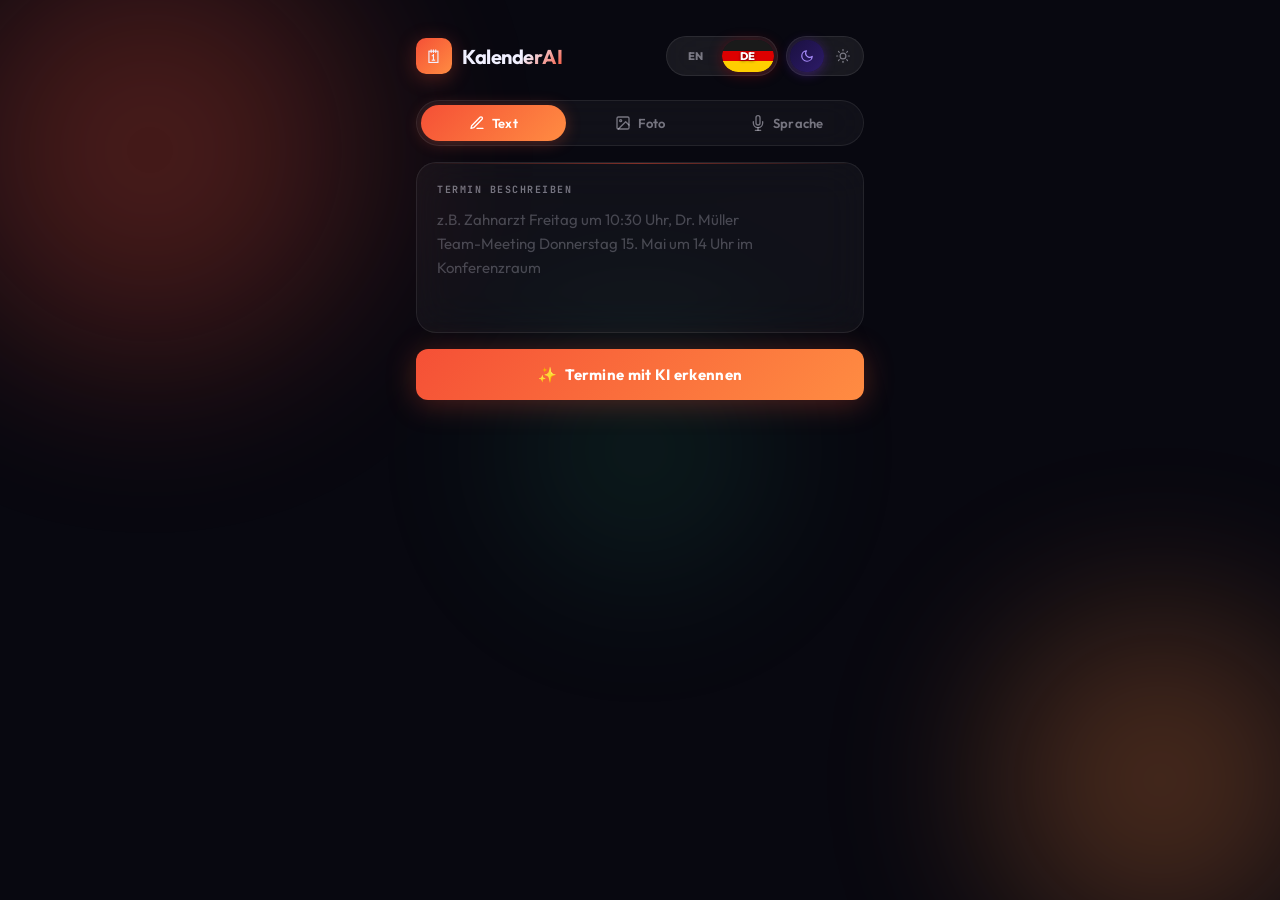
==== index.html @ ebad594e "Fix HTML escaping in calendar option onclick attributes" ====
<!DOCTYPE html>
<html lang="de">
<head>
<meta charset="UTF-8">
<meta name="viewport" content="width=device-width, initial-scale=1.0, maximum-scale=1.0">
<meta name="theme-color" content="#080810">
<meta name="apple-mobile-web-app-capable" content="yes">
<meta name="apple-mobile-web-app-status-bar-style" content="black-translucent">
<meta name="description" content="Termine automatisch per Text, Foto oder Sprache in den Kalender eintragen">
<link rel="manifest" href="manifest.json">
<link rel="apple-touch-icon" href="icon-192.png">
<meta name="mobile-web-app-capable" content="yes">
<title>KalenderAI – Termine automatisch eintragen</title>
<link href="https://fonts.googleapis.com/css2?family=Outfit:wght@300;400;500;600;700;800&family=JetBrains+Mono:wght@400;500&display=swap" rel="stylesheet">
<style>
:root {
  --bg: #080810;
  --surface: rgba(255,255,255,0.04);
  --surface2: rgba(255,255,255,0.07);
  --surfaceHover: rgba(255,255,255,0.1);
  --border: rgba(255,255,255,0.08);
  --border2: rgba(255,255,255,0.14);
  --accent: #f55036;
  --accent2: #ff8c42;
  --accentGlow: rgba(245,80,54,0.3);
  --green: #34d399;
  --greenGlow: rgba(52,211,153,0.2);
  --red: #f87171;
  --text: #f1f0ff;
  --muted: rgba(241,240,255,0.45);
  --muted2: rgba(241,240,255,0.25);
  --font: 'Outfit', sans-serif;
  --mono: 'JetBrains Mono', monospace;
  --radius: 20px;
  --radius-sm: 12px;
  --blur: blur(20px);
}
:root.light {
  --bg: #f0effe;
  --surface: rgba(255,255,255,0.7);
  --surface2: rgba(255,255,255,0.5);
  --surfaceHover: rgba(255,255,255,0.9);
  --border: rgba(108,99,255,0.12);
  --border2: rgba(108,99,255,0.22);
  --accent: #f55036;
  --accent2: #7c3aed;
  --accentGlow: rgba(245,80,54,0.15);
  --green: #059669;
  --greenGlow: rgba(5,150,105,0.15);
  --red: #dc2626;
  --text: #1a1830;
  --muted: rgba(26,24,48,0.5);
  --muted2: rgba(26,24,48,0.3);
}

*, *::before, *::after { box-sizing: border-box; margin: 0; padding: 0; }

html { height: 100%; }

body {
  font-family: var(--font);
  background: var(--bg);
  color: var(--text);
  min-height: 100vh;
  overflow-x: hidden;
  transition: background 0.4s, color 0.4s;
}

/* ── Toggles ── */
.toggle-wrap {
  display: flex;
  align-items: center;
  background: var(--surface2);
  border: 1px solid var(--border);
  border-radius: 100px;
  padding: 3px;
  gap: 2px;
  backdrop-filter: var(--blur);
}
.toggle-opt {
  height: 32px;
  border-radius: 100px;
  display: flex; align-items: center; justify-content: center;
  cursor: pointer;
  border: none;
  background: transparent;
  transition: all 0.3s cubic-bezier(0.16,1,0.3,1);
  color: var(--muted);
  flex-shrink: 0;
  padding: 0 10px;
  font-family: var(--font);
  font-size: 12px;
  font-weight: 700;
  letter-spacing: 0.5px;
  gap: 5px;
}
.toggle-opt svg { transition: all 0.3s; flex-shrink: 0; }

/* Theme toggle colors */
#theme-dark.active {
  background: linear-gradient(135deg, #1a1040, #2d1b69);
  color: #a78bfa;
  box-shadow: 0 2px 12px rgba(109,40,217,0.4);
}
#theme-light.active {
  background: linear-gradient(135deg, #fff4e0, #ffe0b2);
  color: #f59e0b;
  box-shadow: 0 2px 12px rgba(245,158,11,0.4);
}

/* Lang toggle - flag style */
.lang-toggle-wrap {
  display: flex;
  align-items: center;
  background: var(--surface2);
  border: 1px solid var(--border);
  border-radius: 100px;
  padding: 3px;
  position: relative;
  backdrop-filter: var(--blur);
  gap: 0;
}
.lang-toggle-wrap .toggle-opt {
  width: 52px; height: 32px;
  padding: 0;
  border-radius: 100px;
  position: relative;
  overflow: hidden;
  z-index: 1;
}
.lang-flag {
  position: absolute;
  inset: 0;
  border-radius: 100px;
  overflow: hidden;
  opacity: 0;
  transition: opacity 0.3s;
}
.toggle-opt.active .lang-flag { opacity: 1; }
.toggle-opt .lang-label {
  position: relative;
  z-index: 2;
  font-size: 11px;
  font-weight: 800;
  letter-spacing: 0.8px;
  transition: color 0.3s;
  color: var(--muted);
}
.toggle-opt.active .lang-label { color: white; text-shadow: 0 1px 3px rgba(0,0,0,0.5); }

/* DE flag - keep CSS stripes, they look great */
.flag-de { display: flex; flex-direction: column; }
.flag-de .s1 { flex:1; background: #1a1a1a; }
.flag-de .s2 { flex:1; background: #dd0000; }
.flag-de .s3 { flex:1; background: #ffce00; }

/* EN flag - emoji */
.flag-en {
  background: transparent;
  display: flex; align-items: center; justify-content: center;
  font-size: 22px;
  line-height: 1;
}

#lang-de.active { box-shadow: 0 2px 14px rgba(221,0,0,0.35); }
#lang-en.active { box-shadow: 0 2px 14px rgba(1,33,105,0.5); }

:root.light #theme-dark.active { box-shadow: 0 2px 12px rgba(109,40,217,0.25); }
:root.light #theme-light.active { box-shadow: 0 2px 12px rgba(245,158,11,0.25); }

/* ── Animated background ── */
.bg-canvas {
  position: fixed;
  inset: 0;
  z-index: 0;
  overflow: hidden;
  pointer-events: none;
}
.orb {
  position: absolute;
  border-radius: 50%;
  filter: blur(80px);
  opacity: 0.35;
  animation: drift 20s ease-in-out infinite;
}
.orb-1 {
  width: 500px; height: 500px;
  background: radial-gradient(circle, #f55036, transparent);
  top: -100px; left: -100px;
  animation-delay: 0s;
}
.orb-2 {
  width: 400px; height: 400px;
  background: radial-gradient(circle, #ff8c42, transparent);
  bottom: -80px; right: -80px;
  animation-delay: -7s;
}
.orb-3 {
  width: 300px; height: 300px;
  background: radial-gradient(circle, #34d399, transparent);
  top: 50%; left: 50%;
  transform: translate(-50%, -50%);
  animation-delay: -14s;
  opacity: 0.15;
}
:root.light .orb { opacity: 0.2; }

@keyframes drift {
  0%, 100% { transform: translate(0, 0) scale(1); }
  33% { transform: translate(30px, -20px) scale(1.05); }
  66% { transform: translate(-20px, 30px) scale(0.95); }
}

/* ── Layout ── */
.app {
  position: relative;
  z-index: 1;
  max-width: 480px;
  margin: 0 auto;
  padding: 16px 16px 40px;
  min-height: 100vh;
}

/* ── Glass card ── */
.glass {
  background: var(--surface);
  backdrop-filter: var(--blur);
  -webkit-backdrop-filter: var(--blur);
  border: 1px solid var(--border);
  border-radius: var(--radius);
}

/* ── Header ── */
.header {
  display: flex;
  align-items: center;
  justify-content: space-between;
  padding: 20px 0 24px;
  animation: slideDown 0.6s cubic-bezier(0.16,1,0.3,1) both;
}
@keyframes slideDown {
  from { opacity: 0; transform: translateY(-16px); }
  to   { opacity: 1; transform: translateY(0); }
}

.logo {
  display: flex;
  align-items: center;
  gap: 10px;
}
.logo-icon {
  width: 36px; height: 36px;
  background: linear-gradient(135deg, var(--accent), var(--accent2));
  border-radius: 10px;
  display: flex; align-items: center; justify-content: center;
  font-size: 18px;
  box-shadow: 0 4px 20px var(--accentGlow);
}
.logo-text {
  font-size: 20px;
  font-weight: 700;
  letter-spacing: -0.5px;
  background: linear-gradient(135deg, var(--text) 60%, var(--accent));
  -webkit-background-clip: text;
  -webkit-text-fill-color: transparent;
  background-clip: text;
}

.header-actions { display: flex; gap: 8px; align-items: center; }

.pill-btn {
  display: flex; align-items: center; gap: 6px;
  background: var(--surface2);
  backdrop-filter: var(--blur);
  border: 1px solid var(--border);
  border-radius: 100px;
  padding: 6px 14px;
  font-size: 13px;
  font-family: var(--font);
  color: var(--text);
  cursor: pointer;
  transition: all 0.2s;
  font-weight: 500;
}
.pill-btn:hover {
  background: var(--surfaceHover);
  border-color: var(--border2);
  transform: translateY(-1px);
}

.status-dot {
  width: 7px; height: 7px;
  border-radius: 50%;
  background: var(--green);
  box-shadow: 0 0 8px var(--green);
  animation: pulse-dot 2s ease infinite;
}
@keyframes pulse-dot {
  0%, 100% { opacity: 1; box-shadow: 0 0 8px var(--green); }
  50% { opacity: 0.6; box-shadow: 0 0 4px var(--green); }
}

/* ── Status bar ── */

@keyframes fadeIn {
  from { opacity: 0; transform: translateY(8px); }
  to   { opacity: 1; transform: translateY(0); }
}

/* ── Mode tabs ── */
.tabs {
  display: flex;
  background: var(--surface);
  backdrop-filter: var(--blur);
  -webkit-backdrop-filter: var(--blur);
  border: 1px solid var(--border);
  border-radius: 100px;
  padding: 4px;
  margin-bottom: 16px;
  animation: fadeIn 0.8s 0.3s both;
  gap: 2px;
}
.tab {
  display: flex;
  align-items: center;
  justify-content: center;
  gap: 7px;
  flex: 1;
  padding: 10px 8px;
  border-radius: 100px;
  background: transparent;
  border: none;
  cursor: pointer;
  font-family: var(--font);
  font-size: 13px;
  font-weight: 600;
  color: var(--muted);
  transition: all 0.25s cubic-bezier(0.16,1,0.3,1);
  letter-spacing: 0.2px;
  white-space: nowrap;
}
.tab:hover { color: var(--text); }
.tab.active {
  background: linear-gradient(135deg, var(--accent), #ff8c42);
  color: white;
  box-shadow: 0 2px 16px var(--accentGlow);
}
.tab-icon { font-size: 16px; transition: transform 0.2s; }
.tab.active .tab-icon { transform: scale(1.1); }

/* ── Input area ── */
.input-card {
  margin-bottom: 16px;
  padding: 20px;
  animation: fadeIn 0.8s 0.4s both;
  position: relative;
  overflow: hidden;
}
.input-card::before {
  content: '';
  position: absolute;
  top: 0; left: 0; right: 0;
  height: 1px;
  background: linear-gradient(90deg, transparent, var(--accent), transparent);
  opacity: 0.5;
}
.input-label {
  font-size: 10px;
  font-weight: 700;
  letter-spacing: 1.5px;
  text-transform: uppercase;
  color: var(--muted);
  margin-bottom: 12px;
  font-family: var(--mono);
}
textarea {
  width: 100%;
  background: transparent;
  border: none;
  outline: none;
  font-family: var(--font);
  font-size: 15px;
  font-weight: 400;
  color: var(--text);
  resize: none;
  min-height: 100px;
  line-height: 1.6;
  caret-color: var(--accent);
}
textarea::placeholder { color: var(--muted2); }

/* Photo area */
.photo-zone {
  display: none;
  flex-direction: column;
  align-items: center;
  justify-content: center;
  min-height: 140px;
  gap: 12px;
  cursor: pointer;
  border: 1.5px dashed var(--border2);
  border-radius: var(--radius-sm);
  padding: 24px;
  transition: all 0.2s;
}
.photo-zone:hover {
  border-color: var(--accent);
  background: rgba(108,99,255,0.05);
}
.photo-zone-icon { font-size: 36px; opacity: 0.6; }
.photo-zone-text { font-size: 14px; color: var(--muted); text-align: center; line-height: 1.5; }
.photo-preview {
  width: 100%; border-radius: var(--radius-sm);
  max-height: 220px; object-fit: cover; display: none;
}

/* Voice area */
.voice-zone {
  display: none;
  flex-direction: column;
  align-items: center;
  justify-content: center;
  min-height: 140px;
  gap: 16px;
}
.mic-btn {
  width: 80px; height: 80px;
  border-radius: 50%;
  background: var(--surface2);
  border: 2px solid var(--border2);
  display: flex; align-items: center; justify-content: center;
  font-size: 32px;
  cursor: pointer;
  transition: all 0.3s cubic-bezier(0.16,1,0.3,1);
  position: relative;
}
.mic-btn:hover {
  transform: scale(1.08);
  border-color: var(--accent);
  box-shadow: 0 0 30px var(--accentGlow);
}
.mic-btn.recording {
  background: rgba(248,113,113,0.15);
  border-color: var(--red);
  box-shadow: 0 0 40px rgba(248,113,113,0.3);
  animation: mic-pulse 1.5s ease infinite;
}
@keyframes mic-pulse {
  0%, 100% { transform: scale(1); box-shadow: 0 0 40px rgba(248,113,113,0.3); }
  50% { transform: scale(1.05); box-shadow: 0 0 60px rgba(248,113,113,0.5); }
}
.mic-rings {
  position: absolute;
  inset: -12px;
  border-radius: 50%;
  border: 2px solid var(--red);
  opacity: 0;
  pointer-events: none;
}
.mic-btn.recording .mic-rings {
  animation: ring-expand 1.5s ease infinite;
}
@keyframes ring-expand {
  from { transform: scale(0.8); opacity: 0.6; }
  to   { transform: scale(1.4); opacity: 0; }
}
.voice-status { font-size: 13px; color: var(--muted); font-weight: 500; }
.voice-transcript {
  font-size: 14px; color: var(--text);
  text-align: center; line-height: 1.6;
  padding: 0 8px; min-height: 20px;
  font-style: italic; opacity: 0.8;
}

/* ── CTA Button ── */
.btn-main {
  width: 100%;
  padding: 16px;
  background: linear-gradient(135deg, var(--accent), var(--accent2));
  border: none;
  border-radius: var(--radius-sm);
  color: white;
  font-family: var(--font);
  font-size: 15px;
  font-weight: 700;
  cursor: pointer;
  letter-spacing: 0.3px;
  transition: all 0.25s cubic-bezier(0.16,1,0.3,1);
  margin-bottom: 16px;
  display: flex; align-items: center; justify-content: center; gap: 8px;
  box-shadow: 0 4px 30px var(--accentGlow);
  animation: fadeIn 0.8s 0.5s both;
  position: relative;
  overflow: hidden;
}
.btn-main::before {
  content: '';
  position: absolute;
  inset: 0;
  background: linear-gradient(135deg, rgba(255,255,255,0.15), transparent);
  opacity: 0;
  transition: opacity 0.2s;
}
.btn-main:hover::before { opacity: 1; }
.btn-main:hover { transform: translateY(-2px); box-shadow: 0 8px 40px var(--accentGlow); }
.btn-main:active { transform: translateY(0); }
.btn-main:disabled {
  opacity: 0.5; cursor: not-allowed; transform: none;
  box-shadow: none;
}

/* Loader bar */
.loader {
  height: 2px;
  background: linear-gradient(90deg, var(--accent), var(--accent2), var(--green));
  border-radius: 2px;
  margin-bottom: 16px;
  display: none;
  background-size: 200% 100%;
  animation: shimmer 1.5s ease infinite;
}
.loader.on { display: block; }
@keyframes shimmer {
  0% { background-position: 200% 0; }
  100% { background-position: -200% 0; }
}

/* ── Empty state ── */
.empty {
  text-align: center;
  padding: 32px 20px;
  color: var(--muted);
  font-size: 14px;
  display: none;
  animation: fadeIn 0.4s both;
}
.empty-icon { font-size: 44px; margin-bottom: 12px; opacity: 0.4; }
.empty-text { line-height: 1.6; }

/* ── Results ── */
.results { display: none; animation: fadeIn 0.5s both; }

.results-header {
  display: flex; align-items: center; justify-content: space-between;
  margin-bottom: 12px;
  padding: 0 4px;
}
.results-title {
  font-size: 13px;
  font-weight: 700;
  letter-spacing: 0.5px;
  text-transform: uppercase;
  color: var(--muted);
  font-family: var(--mono);
}
.results-count {
  background: linear-gradient(135deg, var(--accent), var(--accent2));
  color: white;
  font-size: 11px;
  font-weight: 700;
  padding: 3px 10px;
  border-radius: 100px;
  font-family: var(--mono);
}



/* ── Event cards ── */
.ev-card {
  margin-bottom: 10px;
  padding: 18px;
  position: relative;
  overflow: hidden;
  transition: transform 0.2s, box-shadow 0.2s;
  animation: cardIn 0.4s cubic-bezier(0.16,1,0.3,1) both;
}
.ev-card:hover { transform: translateY(-2px); box-shadow: 0 8px 40px rgba(0,0,0,0.3); }
@keyframes cardIn {
  from { opacity: 0; transform: translateY(16px); }
  to   { opacity: 1; transform: translateY(0); }
}
.ev-card::before {
  content: '';
  position: absolute;
  left: 0; top: 0; bottom: 0;
  width: 3px;
  background: linear-gradient(180deg, var(--accent), var(--accent2));
  border-radius: 3px 0 0 3px;
}

.ev-top {
  display: flex; align-items: flex-start; justify-content: space-between;
  margin-bottom: 12px; gap: 10px;
}
.ev-name {
  font-size: 16px;
  font-weight: 700;
  line-height: 1.3;
  letter-spacing: -0.2px;
}
.ev-conf {
  font-size: 11px;
  font-weight: 700;
  font-family: var(--mono);
  color: var(--accent2);
  background: rgba(245,80,54,0.12);
  border: 1px solid rgba(245,80,54,0.2);
  padding: 3px 8px;
  border-radius: 100px;
  white-space: nowrap;
  flex-shrink: 0;
}

.ev-chips {
  display: flex; flex-wrap: wrap; gap: 6px;
  margin-bottom: 14px;
}
.chip {
  display: flex; align-items: center; gap: 5px;
  font-size: 12px;
  font-weight: 500;
  color: var(--muted);
  background: var(--surface2);
  border: 1px solid var(--border);
  border-radius: 100px;
  padding: 4px 10px;
}

.ev-desc {
  font-size: 13px;
  color: var(--muted);
  margin-bottom: 14px;
  line-height: 1.5;
  font-style: italic;
}

.ev-actions { display: flex; flex-direction: column; gap: 10px; margin-top: 4px; }

.btn-edit {
  padding: 9px 12px;
  background: var(--surface2);
  border: 1px solid var(--border);
  border-radius: var(--radius-sm);
  color: var(--muted);
  font-family: var(--font);
  font-size: 12px;
  font-weight: 600;
  cursor: pointer;
  transition: all 0.2s;
  letter-spacing: 0.2px;
  width: 100%;
}
.btn-edit:hover {
  background: var(--surfaceHover);
  color: var(--text);
  border-color: var(--border2);
}

/* Calendar export section */
.cal-export-label {
  font-size: 9px;
  font-weight: 700;
  letter-spacing: 1.5px;
  color: var(--muted);
  font-family: var(--mono);
  margin-bottom: 6px;
}
.cal-option-card {
  display: flex;
  align-items: center;
  gap: 12px;
  padding: 12px 14px;
  border-radius: var(--radius-sm);
  border: 1.5px solid var(--border);
  background: var(--surface2);
  cursor: pointer;
  transition: all 0.2s;
  margin-bottom: 6px;
  user-select: none;
}
.cal-option-card:last-of-type { margin-bottom: 0; }
.cal-option-card:hover { border-color: var(--border2); background: var(--surfaceHover); }
.cal-option-card.selected {
  border-color: var(--accent);
  background: rgba(245,80,54,0.08);
}
.cal-option-checkbox {
  width: 20px; height: 20px;
  border-radius: 6px;
  border: 2px solid var(--border2);
  display: flex; align-items: center; justify-content: center;
  flex-shrink: 0;
  transition: all 0.2s;
  background: transparent;
}
.cal-option-card.selected .cal-option-checkbox {
  background: var(--accent);
  border-color: var(--accent);
}
.cal-option-checkbox svg { opacity: 0; transition: opacity 0.15s; }
.cal-option-card.selected .cal-option-checkbox svg { opacity: 1; }
.cal-option-icon {
  width: 36px; height: 36px;
  border-radius: 8px;
  display: flex; align-items: center; justify-content: center;
  flex-shrink: 0;
  font-size: 18px;
}
.cal-icon-google { background: rgba(234,67,53,0.12); }
.cal-icon-ics { background: rgba(245,80,54,0.12); }
.cal-option-info { flex: 1; }
.cal-option-name {
  font-size: 13px;
  font-weight: 700;
  color: var(--text);
  margin-bottom: 2px;
}
.cal-option-desc { font-size: 11px; color: var(--muted); }

.btn-confirm-export {
  width: 100%;
  padding: 13px;
  background: linear-gradient(135deg, var(--accent), #ff8c42);
  border: none;
  border-radius: var(--radius-sm);
  color: white;
  font-family: var(--font);
  font-size: 13px;
  font-weight: 700;
  cursor: pointer;
  transition: all 0.2s;
  display: flex; align-items: center; justify-content: center; gap: 8px;
  box-shadow: 0 2px 12px var(--accentGlow);
  margin-top: 8px;
  letter-spacing: 0.3px;
}
.btn-confirm-export:hover { transform: translateY(-1px); box-shadow: 0 6px 24px var(--accentGlow); }
.btn-confirm-export:disabled { opacity: 0.4; cursor: not-allowed; transform: none; }
.btn-confirm-export.done {
  background: linear-gradient(135deg, var(--green), #6ee7b7);
  box-shadow: 0 2px 12px var(--greenGlow);
}

/* Dropdown */
.cal-dropdown { position: relative; flex: 2; }
.cal-dropdown-btn {
  width: 100%;
  background: linear-gradient(135deg, var(--accent), var(--accent2));
  border: none;
  border-radius: var(--radius-sm);
  padding: 9px 12px;
  color: white;
  font-family: var(--font);
  font-size: 12px;
  font-weight: 700;
  cursor: pointer;
  display: flex; align-items: center; justify-content: space-between; gap: 6px;
  transition: all 0.2s;
  letter-spacing: 0.3px;
  box-shadow: 0 2px 12px var(--accentGlow);
}
.cal-dropdown-btn:hover { transform: translateY(-1px); box-shadow: 0 4px 20px var(--accentGlow); }
.cal-dropdown-btn.done {
  background: linear-gradient(135deg, var(--green), #6ee7b7);
  box-shadow: 0 2px 12px var(--greenGlow);
}
.cal-dropdown-menu {
  position: fixed;
  background: rgba(15,13,30,0.95);
  backdrop-filter: blur(24px);
  -webkit-backdrop-filter: blur(24px);
  border: 1px solid var(--border2);
  border-radius: var(--radius-sm);
  padding: 6px;
  min-width: 220px;
  z-index: 9999;
  box-shadow: 0 20px 60px rgba(0,0,0,0.6), 0 0 0 1px rgba(245,80,54,0.1);
  display: none;
}
:root.light .cal-dropdown-menu {
  background: rgba(255,255,255,0.95);
}
.cal-dropdown-menu.open {
  display: block;
  animation: menuIn 0.2s cubic-bezier(0.16,1,0.3,1) both;
}
@keyframes menuIn {
  from { opacity: 0; transform: translateY(-8px) scale(0.96); }
  to   { opacity: 1; transform: translateY(0) scale(1); }
}
.cal-drop-item {
  display: flex; align-items: center; gap: 12px;
  padding: 10px 12px;
  border-radius: 8px;
  cursor: pointer;
  font-size: 13px;
  font-weight: 600;
  color: var(--text);
  transition: all 0.15s;
  border: none;
  background: none;
  width: 100%;
  text-align: left;
  font-family: var(--font);
  letter-spacing: 0.2px;
}
.cal-drop-item:hover { background: var(--surface2); color: var(--accent); }
.cal-drop-item .di { font-size: 20px; }

/* Pill buttons */
.cal-pill-btn {
  display: flex; align-items: center; gap: 8px;
  width: 100%; padding: 10px 14px;
  border-radius: 100px;
  border: none; cursor: pointer;
  font-family: var(--font); font-size: 13px; font-weight: 700;
  transition: all 0.2s cubic-bezier(0.16,1,0.3,1);
  margin-bottom: 6px; letter-spacing: 0.2px;
}
.cal-pill-btn:last-child { margin-bottom: 0; }
.cal-google {
  background: linear-gradient(135deg, rgba(234,67,53,0.15), rgba(66,133,244,0.15));
  border: 1px solid rgba(234,67,53,0.25);
  color: #ea4335;
}
.cal-google:hover {
  background: linear-gradient(135deg, rgba(234,67,53,0.25), rgba(66,133,244,0.2));
  transform: translateY(-1px);
  box-shadow: 0 4px 16px rgba(234,67,53,0.2);
}
.cal-ics {
  background: linear-gradient(135deg, rgba(245,80,54,0.12), rgba(255,140,66,0.12));
  border: 1px solid rgba(245,80,54,0.2);
  color: var(--accent);
}
.cal-ics:hover {
  background: linear-gradient(135deg, rgba(245,80,54,0.22), rgba(255,140,66,0.18));
  transform: translateY(-1px);
  box-shadow: 0 4px 16px rgba(245,80,54,0.2);
}

/* ── Modal ── */
.overlay {
  position: fixed; inset: 0;
  background: rgba(0,0,0,0.7);
  backdrop-filter: blur(8px);
  z-index: 100;
  display: none; align-items: flex-end; justify-content: center;
}
.overlay.open { display: flex; }

.modal {
  background: #0f0d1e;
  border: 1px solid var(--border2);
  border-radius: 24px 24px 0 0;
  padding: 28px 20px 44px;
  width: 100%; max-width: 480px;
  animation: modalUp 0.35s cubic-bezier(0.16,1,0.3,1) both;
}
:root.light .modal { background: #faf9ff; }

@keyframes modalUp {
  from { transform: translateY(100%); }
  to   { transform: translateY(0); }
}

.modal-handle {
  width: 36px; height: 4px;
  background: var(--border2);
  border-radius: 2px;
  margin: 0 auto 24px;
}
.modal-title {
  font-size: 18px;
  font-weight: 700;
  margin-bottom: 20px;
  letter-spacing: -0.3px;
}

.field { margin-bottom: 16px; }
.field label {
  display: block;
  font-size: 10px;
  font-weight: 700;
  letter-spacing: 1.2px;
  text-transform: uppercase;
  color: var(--muted);
  margin-bottom: 8px;
  font-family: var(--mono);
}
.field input, .field textarea {
  width: 100%;
  background: var(--surface2);
  border: 1px solid var(--border);
  border-radius: var(--radius-sm);
  padding: 12px 14px;
  font-family: var(--font);
  font-size: 14px;
  color: var(--text);
  outline: none;
  transition: border-color 0.2s, box-shadow 0.2s;
}
.field input:focus, .field textarea:focus {
  border-color: var(--accent);
  box-shadow: 0 0 0 3px var(--accentGlow);
}

.field-row { display: grid; grid-template-columns: 1fr 1fr; gap: 12px; }

.btn-save-modal {
  width: 100%;
  padding: 14px;
  background: linear-gradient(135deg, var(--accent), var(--accent2));
  border: none;
  border-radius: var(--radius-sm);
  color: white;
  font-family: var(--font);
  font-size: 15px;
  font-weight: 700;
  cursor: pointer;
  margin-top: 8px;
  transition: all 0.2s;
  box-shadow: 0 4px 20px var(--accentGlow);
  letter-spacing: 0.3px;
}
.btn-save-modal:hover { transform: translateY(-1px); box-shadow: 0 8px 30px var(--accentGlow); }

/* ── Toast ── */
.toast-wrap {
  position: fixed;
  bottom: 24px; left: 50%;
  transform: translateX(-50%);
  z-index: 200;
  pointer-events: none;
}
.toast {
  background: rgba(20,18,40,0.95);
  backdrop-filter: blur(20px);
  border: 1px solid var(--border2);
  border-radius: 100px;
  padding: 10px 20px;
  font-size: 13px;
  font-weight: 600;
  color: var(--text);
  white-space: nowrap;
  opacity: 0;
  transform: translateY(12px);
  transition: all 0.3s cubic-bezier(0.16,1,0.3,1);
  box-shadow: 0 8px 40px rgba(0,0,0,0.4);
  letter-spacing: 0.2px;
}
:root.light .toast { background: rgba(255,255,255,0.95); }
.toast.show { opacity: 1; transform: translateY(0); }
.toast.err { border-color: var(--red); color: var(--red); }
</style>
</head>
<body>

<div class="bg-canvas">
  <div class="orb orb-1"></div>
  <div class="orb orb-2"></div>
  <div class="orb orb-3"></div>
</div>

<div class="app">

  <!-- Header -->
  <div class="header">
    <div class="logo">
      <div class="logo-icon">🗓</div>
      <div class="logo-text">KalenderAI</div>
    </div>
    <div class="header-actions">
      <!-- Language toggle -->
      <div class="toggle-wrap lang-toggle-wrap">
        <button class="toggle-opt" id="lang-en" onclick="setLang('en')" title="English">
          <div class="lang-flag flag-en">🇬🇧</div>
          <span class="lang-label">EN</span>
        </button>
        <button class="toggle-opt active" id="lang-de" onclick="setLang('de')" title="Deutsch">
          <div class="lang-flag flag-de">
            <div class="s1"></div>
            <div class="s2"></div>
            <div class="s3"></div>
          </div>
          <span class="lang-label">DE</span>
        </button>
      </div>
      <!-- Theme toggle -->
      <div class="toggle-wrap">
        <button class="toggle-opt" id="theme-dark" onclick="setTheme('dark')" title="Dark mode">
          <svg width="14" height="14" viewBox="0 0 24 24" fill="none" stroke="currentColor" stroke-width="2" stroke-linecap="round" stroke-linejoin="round"><path d="M21 12.79A9 9 0 1 1 11.21 3 7 7 0 0 0 21 12.79z"/></svg>
        </button>
        <button class="toggle-opt active" id="theme-light" onclick="setTheme('light')" title="Light mode">
          <svg width="14" height="14" viewBox="0 0 24 24" fill="none" stroke="currentColor" stroke-width="2" stroke-linecap="round" stroke-linejoin="round"><circle cx="12" cy="12" r="5"/><line x1="12" y1="1" x2="12" y2="3"/><line x1="12" y1="21" x2="12" y2="23"/><line x1="4.22" y1="4.22" x2="5.64" y2="5.64"/><line x1="18.36" y1="18.36" x2="19.78" y2="19.78"/><line x1="1" y1="12" x2="3" y2="12"/><line x1="21" y1="12" x2="23" y2="12"/><line x1="4.22" y1="19.78" x2="5.64" y2="18.36"/><line x1="18.36" y1="5.64" x2="19.78" y2="4.22"/></svg>
        </button>
      </div>
    </div>
  </div>

  <!-- Tabs -->
  <div class="tabs">
    <button class="tab active" id="tab-text" onclick="setMode('text')">
      <svg width="16" height="16" viewBox="0 0 24 24" fill="none" stroke="currentColor" stroke-width="2" stroke-linecap="round" stroke-linejoin="round"><path d="M12 20h9"/><path d="M16.5 3.5a2.121 2.121 0 0 1 3 3L7 19l-4 1 1-4L16.5 3.5z"/></svg>
      <span>Text</span>
    </button>
    <button class="tab" id="tab-photo" onclick="setMode('photo')">
      <svg width="16" height="16" viewBox="0 0 24 24" fill="none" stroke="currentColor" stroke-width="2" stroke-linecap="round" stroke-linejoin="round"><rect x="3" y="3" width="18" height="18" rx="2"/><circle cx="8.5" cy="8.5" r="1.5"/><polyline points="21 15 16 10 5 21"/></svg>
      <span>Foto</span>
    </button>
    <button class="tab" id="tab-voice" onclick="setMode('voice')">
      <svg width="16" height="16" viewBox="0 0 24 24" fill="none" stroke="currentColor" stroke-width="2" stroke-linecap="round" stroke-linejoin="round"><path d="M12 1a3 3 0 0 0-3 3v8a3 3 0 0 0 6 0V4a3 3 0 0 0-3-3z"/><path d="M19 10v2a7 7 0 0 1-14 0v-2"/><line x1="12" y1="19" x2="12" y2="23"/><line x1="8" y1="23" x2="16" y2="23"/></svg>
      <span>Sprache</span>
    </button>
  </div>

  <!-- Input card -->
  <div class="glass input-card">
    <div class="input-label" id="txt-input-label">Termin beschreiben</div>

    <!-- Text -->
    <textarea id="text-input" rows="4"
      id="txt-textarea" placeholder="z.B. Zahnarzt Freitag um 10:30 Uhr, Dr. Müller&#10;Team-Meeting Donnerstag 15. Mai um 14 Uhr im Konferenzraum"></textarea>

    <!-- Photo -->
    <div class="photo-zone" id="photo-zone" onclick="document.getElementById('photo-input').click()">
      <svg width="32" height="32" viewBox="0 0 24 24" fill="none" stroke="currentColor" stroke-width="1.5" stroke-linecap="round" stroke-linejoin="round" style="opacity:0.5"><rect x="3" y="3" width="18" height="18" rx="2"/><circle cx="8.5" cy="8.5" r="1.5"/><polyline points="21 15 16 10 5 21"/></svg>
      <div class="photo-zone-text" id="txt-photo-text">Foto aufnehmen oder aus Galerie wählen<br><span style="font-size:11px;opacity:0.6;">Einladung · Ticket · Notiz · Flyer</span></div>
      <input type="file" id="photo-input" accept="image/*" style="display:none" onchange="onPhoto(event)">
    </div>
    <img id="photo-preview" class="photo-preview" alt="Vorschau">

    <!-- Voice -->
    <div class="voice-zone" id="voice-zone">
      <button class="mic-btn" id="mic-btn" onclick="toggleVoice()">
        <svg id="mic-icon" width="28" height="28" viewBox="0 0 24 24" fill="none" stroke="currentColor" stroke-width="1.8" stroke-linecap="round" stroke-linejoin="round"><path d="M12 1a3 3 0 0 0-3 3v8a3 3 0 0 0 6 0V4a3 3 0 0 0-3-3z"/><path d="M19 10v2a7 7 0 0 1-14 0v-2"/><line x1="12" y1="19" x2="12" y2="23"/><line x1="8" y1="23" x2="16" y2="23"/></svg>
        <div class="mic-rings"></div>
      </button>
      <div class="voice-status" id="voice-status">Zum Aufnehmen tippen</div>
      <div class="voice-transcript" id="voice-transcript"></div>
    </div>
  </div>

  <!-- CTA -->
  <button class="btn-main" id="btn-main" onclick="analyze()">
    <svg width="16" height="16" viewBox="0 0 24 24" fill="none" stroke="currentColor" stroke-width="2" stroke-linecap="round" stroke-linejoin="round"><polygon points="13 2 3 14 12 14 11 22 21 10 12 10 13 2"/></svg>
    Termine mit KI erkennen
  </button>

  <!-- Loader -->
  <div class="loader" id="loader"></div>

  <!-- Empty -->
  <div class="empty" id="empty">
    <div class="empty-icon">🔍</div>
    <div class="empty-text">Noch keine Termine erkannt.<br>Beschreibe einen Termin oben.</div>
  </div>

  <!-- Results -->
  <div class="results" id="results">
    <div class="results-header">
      <div class="results-title">Erkannte Termine</div>
      <div class="results-count" id="count">0</div>
    </div>
    <div id="ev-list"></div>
  </div>

</div>

<!-- Calendar Dropdown (fixed, shared) -->
<div class="cal-dropdown-menu" id="cal-menu-shared"></div>

<!-- Edit Modal -->
<div class="overlay" id="overlay" onclick="closeModal(event)">
  <div class="modal">
    <div class="modal-handle"></div>
    <div class="modal-title">✏️ Termin bearbeiten</div>
    <div class="field">
      <label>Titel</label>
      <input type="text" id="e-title">
    </div>
    <div class="field-row">
      <div class="field">
        <label>Datum</label>
        <input type="date" id="e-date">
      </div>
      <div class="field">
        <label>Beginn</label>
        <input type="time" id="e-start">
      </div>
    </div>
    <div class="field-row">
      <div class="field">
        <label>Ende</label>
        <input type="time" id="e-end">
      </div>
      <div class="field">
        <label>Ort</label>
        <input type="text" id="e-loc">
      </div>
    </div>
    <div class="field">
      <label>Beschreibung</label>
      <textarea id="e-desc" rows="2" style="resize:none;min-height:auto;"></textarea>
    </div>
    <button class="btn-save-modal" onclick="saveEdit()">Änderungen speichern</button>
  </div>
</div>

<!-- Toast -->
<div class="toast-wrap"><div class="toast" id="toast"></div></div>

<script>
const BACKEND = 'https://kalenderai-backend.onrender.com';
// Keep backend awake
setInterval(() => fetch(BACKEND).catch(()=>{}), 10 * 60 * 1000);

let mode = 'text';
let events = [];
let editIdx = null;
let photoB64 = null;
let photoMime = 'image/jpeg';
let isRec = false;
let mediaRecorder = null;
let audioChunks = [];
let speech = '';

// Theme
const savedTheme = localStorage.getItem('kalenderai_theme') || 'dark';
if (savedTheme === 'light') applyTheme('light');

function applyTheme(t) {
  if (t === 'light') {
    document.documentElement.classList.add('light');
  } else {
    document.documentElement.classList.remove('light');
  }
  document.getElementById('theme-dark').classList.toggle('active', t === 'dark');
  document.getElementById('theme-light').classList.toggle('active', t === 'light');
}
function setTheme(t) {
  applyTheme(t);
  localStorage.setItem('kalenderai_theme', t);
}

function setMode(m) {
  mode = m;
  ['text','photo','voice'].forEach(x => {
    document.getElementById('tab-'+x).classList.toggle('active', x===m);
  });
  document.getElementById('text-input').style.display = m==='text' ? 'block' : 'none';
  document.getElementById('photo-zone').style.display = m==='photo' ? 'flex' : 'none';
  document.getElementById('photo-preview').style.display = 'none';
  document.getElementById('voice-zone').style.display = m==='voice' ? 'flex' : 'none';
  const label = document.querySelector('.input-label');
  updateInputLabel();
}

function onPhoto(e) {
  const file = e.target.files[0];
  if (!file) return;
  const reader = new FileReader();
  reader.onload = r => {
    const src = r.target.result;
    photoB64 = src.split(',')[1];
    photoMime = file.type || 'image/jpeg';
    const prev = document.getElementById('photo-preview');
    prev.src = src;
    prev.style.display = 'block';
    document.getElementById('photo-zone').style.display = 'none';
  };
  reader.readAsDataURL(file);
}

async function toggleVoice() {
  if (!isRec) {
    try {
      const stream = await navigator.mediaDevices.getUserMedia({ audio: true });
      audioChunks = [];
      mediaRecorder = new MediaRecorder(stream);
      mediaRecorder.ondataavailable = e => { if (e.data.size > 0) audioChunks.push(e.data); };
      mediaRecorder.onstop = async () => {
        stream.getTracks().forEach(t => t.stop());
        const blob = new Blob(audioChunks, { type: 'audio/webm' });
        await transcribeAudio(blob);
      };
      mediaRecorder.start();
      isRec = true;
      document.getElementById('mic-btn').classList.add('recording');
      document.getElementById('mic-icon').outerHTML = '<svg id="mic-icon" width="28" height="28" viewBox="0 0 24 24" fill="currentColor" stroke="none" style="color:var(--red)"><rect x="4" y="4" width="16" height="16" rx="3"/></svg>';
      document.getElementById('voice-status').textContent = i18n.voiceRecording;
      document.getElementById('voice-transcript').textContent = '';
    } catch(err) {
      toast('❌ Mikrofon-Zugriff verweigert', true);
    }
  } else {
    mediaRecorder?.stop();
    isRec = false;
    document.getElementById('mic-btn').classList.remove('recording');
    document.getElementById('mic-icon').outerHTML = '<svg id="mic-icon" width="28" height="28" viewBox="0 0 24 24" fill="none" stroke="currentColor" stroke-width="1.8" stroke-linecap="round" stroke-linejoin="round"><path d="M12 1a3 3 0 0 0-3 3v8a3 3 0 0 0 6 0V4a3 3 0 0 0-3-3z"/><path d="M19 10v2a7 7 0 0 1-14 0v-2"/><line x1="12" y1="19" x2="12" y2="23"/><line x1="8" y1="23" x2="16" y2="23"/></svg>';
    document.getElementById('voice-status').textContent = i18n.voiceProcessing;
  }
}

async function transcribeAudio(blob) {
  try {
    const formData = new FormData();
    formData.append('file', blob, 'audio.webm');
    const resp = await fetch(`${BACKEND}/api/transcribe`, { method: 'POST', body: formData });
    if (!resp.ok) throw new Error(await resp.text());
    speech = await resp.text();
    document.getElementById('voice-transcript').textContent = speech;
    document.getElementById('voice-status').textContent = i18n.voiceDone;
    toast(i18n.toastVoice);
  } catch(err) {
    toast('❌ Transkription fehlgeschlagen', true);
    document.getElementById('voice-status').textContent = 'Zum Aufnehmen tippen';
  }
}

// getSysPrompt defined below after lang init

async function analyze() {
  let messages = [];
  if (mode === 'text') {
    const txt = document.getElementById('text-input').value.trim();
    if (!txt) { toast('❌ Bitte zuerst Text eingeben', true); return; }
    messages = [{ role: 'user', content: txt }];
  } else if (mode === 'photo') {
    if (!photoB64) { toast('❌ Bitte zuerst ein Foto auswählen', true); return; }
    messages = [{ role: 'user', content: [
      { type: 'image_url', image_url: { url: `data:${photoMime};base64,${photoB64}` } },
      { type: 'text', text: 'Extrahiere alle Termine aus diesem Bild und antworte im gewünschten JSON-Format.' }
    ]}];
  } else {
    if (!speech) { toast('❌ Bitte zuerst Sprache aufnehmen', true); return; }
    messages = [{ role: 'user', content: speech }];
  }

  setLoading(true);
  try {
    const resp = await fetch(`${BACKEND}/api/analyze`, {
      method: 'POST',
      headers: { 'Content-Type': 'application/json' },
      body: JSON.stringify({ mode, messages: [{ role: 'system', content: getSysPrompt() }, ...messages] })
    });
    const data = await resp.json();
    if (data.error) throw new Error(data.error.message || data.error);
    const raw = data.choices?.[0]?.message?.content || '';
    const clean = raw.replace(/```json|```/g,'').trim();
    let parsed;
    try { parsed = JSON.parse(clean); }
    catch {
      // Try to extract JSON object
      const m = clean.match(/\{[\s\S]*\}/);
      if (m) {
        try { parsed = JSON.parse(m[0]); }
        catch {
          // Try to fix common JSON issues - truncated arrays, trailing commas
          let fixed = m[0]
            .replace(/,\s*([}\]])/g, '$1')  // remove trailing commas
            .replace(/([^"\\])\n/g, '$1 ')  // remove newlines in strings
            .replace(/[\u0000-\u001F]+/g, ' '); // remove control chars
          // If events array is truncated, close it
          const openBrackets = (fixed.match(/\[/g)||[]).length;
          const closeBrackets = (fixed.match(/\]/g)||[]).length;
          const openBraces = (fixed.match(/\{/g)||[]).length;
          const closeBraces = (fixed.match(/\}/g)||[]).length;
          for (let i = 0; i < openBrackets - closeBrackets; i++) fixed += ']';
          for (let i = 0; i < openBraces - closeBraces; i++) fixed += '}';
          try { parsed = JSON.parse(fixed); }
          catch { throw new Error(lang === 'de' ? 'Ungültiges Antwortformat. Bitte erneut versuchen.' : 'Invalid response format. Please try again.'); }
        }
      } else {
        throw new Error(lang === 'de' ? 'Ungültiges Antwortformat. Bitte erneut versuchen.' : 'Invalid response format. Please try again.');
      }
    }
    // Filter out invalid events
    events = (parsed.events || []).filter(ev => ev.title && ev.date && ev.startTime);
    if (!events.length) throw new Error(lang === 'de' ? 'Keine gültigen Termine gefunden.' : 'No valid appointments found.');
    showEvents();
  } catch(err) {
    toast('❌ ' + (err.message || 'Unbekannter Fehler'), true);
  } finally {
    setLoading(false);
  }
}

function setLoading(on) {
  document.getElementById('loader').classList.toggle('on', on);
  const b = document.getElementById('btn-main');
  b.disabled = on;
  b.innerHTML = on 
    ? `<svg width="16" height="16" viewBox="0 0 24 24" fill="none" stroke="currentColor" stroke-width="2" stroke-linecap="round"><path d="M21 12a9 9 0 1 1-6.219-8.56"/></svg> ${i18n.analyzing}`
    : `<svg width="16" height="16" viewBox="0 0 24 24" fill="none" stroke="currentColor" stroke-width="2" stroke-linecap="round" stroke-linejoin="round"><polygon points="13 2 3 14 12 14 11 22 21 10 12 10 13 2"/></svg> ${i18n.cta}`;
}

function showEvents() {
  const res = document.getElementById('results');
  const emp = document.getElementById('empty');
  const list = document.getElementById('ev-list');
  if (!events.length) {
    res.style.display = 'none'; emp.style.display = 'block'; return;
  }
  emp.style.display = 'none'; res.style.display = 'block';
  document.getElementById('count').textContent = events.length; document.querySelector('.results-title').textContent = i18n.resultsTitle;
  list.innerHTML = events.map((ev,i) => `
    <div class="ev-card glass" id="ec-${i}" style="animation-delay:${i*0.08}s">
      <div class="ev-top">
        <div class="ev-name">${ev.title}</div>
        <div class="ev-conf">${ev.confidence}%</div>
      </div>
      <div class="ev-chips">
        <div class="chip">📅 ${fmtDate(ev.date)}</div>
        <div class="chip">🕐 ${ev.startTime}${ev.endTime?' – '+ev.endTime:''}</div>
        ${ev.location?`<div class="chip">📍 ${ev.location}</div>`:''}
      </div>
      ${ev.description?`<div class="ev-desc">${ev.description}</div>`:''}
      <div class="ev-actions">
        <div class="cal-export-label" id="cal-label-${i}">${i18n.exportLabel || 'IN KALENDER EXPORTIEREN'}</div>
        <div class="cal-option-card selected" id="cal-google-${i}" onclick="toggleCalOption(${i},&quot;google&quot;)">
          <div class="cal-option-checkbox">
            <svg width="12" height="12" viewBox="0 0 12 12" fill="none" stroke="white" stroke-width="2" stroke-linecap="round" stroke-linejoin="round"><polyline points="2 6 5 9 10 3"/></svg>
          </div>
          <div class="cal-option-icon cal-icon-google">🗓</div>
          <div class="cal-option-info">
            <div class="cal-option-name">Google Calendar</div>
            <div class="cal-option-desc" id="cal-google-desc-${i}">${i18n.googleDesc || 'Direkt in deinen Kalender'}</div>
          </div>
        </div>
        <div class="cal-option-card" id="cal-ics-${i}" onclick="toggleCalOption(${i},&quot;ics&quot;)">
          <div class="cal-option-checkbox">
            <svg width="12" height="12" viewBox="0 0 12 12" fill="none" stroke="white" stroke-width="2" stroke-linecap="round" stroke-linejoin="round"><polyline points="2 6 5 9 10 3"/></svg>
          </div>
          <div class="cal-option-icon cal-icon-ics">📥</div>
          <div class="cal-option-info">
            <div class="cal-option-name">ICS-Datei</div>
            <div class="cal-option-desc" id="cal-ics-desc-${i}">${i18n.icsDesc || 'Apple, Outlook & andere'}</div>
          </div>
        </div>
        <button class="btn-confirm-export" id="cb-${i}" onclick="confirmExport(${i})">
          <span id="cb-label-${i}">${i18n.confirmExport || 'Bestätigen & exportieren'}</span>
        </button>
        <button class="btn-edit" onclick="openEdit(${i})">${i18n.editBtn}</button>
      </div>
    </div>`).join('');
}

function fmtDate(d) {
  if (!d) return '?';
  try { return new Date(d+'T12:00:00').toLocaleDateString('de-DE',{day:'numeric',month:'short',year:'numeric'}); }
  catch { return d; }
}

// ── Dropdown ─────────────────────────────────────────────────────────────────
let activeDropdownIdx = null;

const sharedMenu = document.getElementById('cal-menu-shared');

function buildCalMenu() {
  sharedMenu.innerHTML = `
    <div style="padding:6px 8px 4px;font-size:10px;font-weight:700;letter-spacing:1px;color:var(--muted);font-family:var(--mono);">${i18n.calTitle || 'KALENDER'}</div>
    <button class="cal-pill-btn cal-google" onclick="handleCalChoice('google')">
      <svg width="14" height="14" viewBox="0 0 24 24" fill="none" stroke="currentColor" stroke-width="2" stroke-linecap="round" stroke-linejoin="round"><rect x="3" y="4" width="18" height="18" rx="2"/><line x1="16" y1="2" x2="16" y2="6"/><line x1="8" y1="2" x2="8" y2="6"/><line x1="3" y1="10" x2="21" y2="10"/></svg>
      Google Calendar
    </button>
    <button class="cal-pill-btn cal-ics" onclick="handleCalChoice('ics')">
      <svg width="14" height="14" viewBox="0 0 24 24" fill="none" stroke="currentColor" stroke-width="2" stroke-linecap="round" stroke-linejoin="round"><path d="M21 15v4a2 2 0 0 1-2 2H5a2 2 0 0 1-2-2v-4"/><polyline points="7 10 12 15 17 10"/><line x1="12" y1="15" x2="12" y2="3"/></svg>
      ICS / Andere
    </button>
  `;
}

function toggleDropdown(i, e) {
  e.stopPropagation();
  if (activeDropdownIdx === i) {
    closeAllDropdowns(); return;
  }
  closeAllDropdowns();
  activeDropdownIdx = i;
  const btn = document.getElementById('cb-' + i);
  const rect = btn.getBoundingClientRect();
  sharedMenu.style.display = 'block';
  const menuH = sharedMenu.offsetHeight;
  const spaceBelow = window.innerHeight - rect.bottom;
  if (spaceBelow >= menuH + 8) {
    sharedMenu.style.top = (rect.bottom + 6) + 'px';
  } else {
    sharedMenu.style.top = (rect.top - menuH - 6) + 'px';
  }
  sharedMenu.style.left = Math.max(8, rect.right - sharedMenu.offsetWidth) + 'px';
  sharedMenu.style.display = '';
  sharedMenu.classList.add('open');
}

function closeAllDropdowns() {
  sharedMenu.classList.remove('open');
  activeDropdownIdx = null;
}
document.addEventListener('click', closeAllDropdowns);

function handleCalChoice(type) {
  closeAllDropdowns();
  if (activeDropdownIdx !== null) {
    addToCalendar(activeDropdownIdx, type);
  }
}

function toggleCalOption(i, type) {
  const card = document.getElementById('cal-' + type + '-' + i);
  if (card) card.classList.toggle('selected');
}

function confirmExport(i) {
  const googleCard = document.getElementById('cal-google-' + i);
  const icsCard = document.getElementById('cal-ics-' + i);
  const googleSelected = googleCard && googleCard.classList.contains('selected');
  const icsSelected = icsCard && icsCard.classList.contains('selected');
  if (!googleSelected && !icsSelected) {
    toast(lang === 'de' ? '⚠️ Bitte mindestens einen Kalender auswählen' : '⚠️ Please select at least one calendar', true);
    return;
  }
  if (googleSelected) addToCalendar(i, 'google');
  if (icsSelected) setTimeout(() => addToCalendar(i, 'ics'), googleSelected ? 500 : 0);
  const btn = document.getElementById('cb-' + i);
  const lbl = document.getElementById('cb-label-' + i);
  if (btn) { btn.classList.add('done'); btn.disabled = true; }
  if (lbl) lbl.textContent = lang === 'de' ? '✓ Gespeichert!' : '✓ Saved!';
}

// ── Calendar URLs ─────────────────────────────────────────────────────────────
function buildGoogleURL(ev) {
  const ds = (ev.date||'').replace(/-/g,'');
  const s = (ev.startTime||'09:00').replace(':','')+'00';
  const e = (ev.endTime||'10:00').replace(':','')+'00';
  const p = new URLSearchParams({ action:'TEMPLATE', text:ev.title||'Termin',
    dates:`${ds}T${s}/${ds}T${e}`, location:ev.location||'', details:ev.description||'' });
  return `https://calendar.google.com/calendar/render?${p}`;
}
function buildOutlookURL(ev) {
  const p = new URLSearchParams({ path:'/calendar/action/compose', rru:'addevent',
    subject:ev.title||'Termin', startdt:`${ev.date}T${ev.startTime||'09:00'}:00`,
    enddt:`${ev.date}T${ev.endTime||'10:00'}:00`, location:ev.location||'', body:ev.description||'' });
  return `https://outlook.live.com/calendar/0/deeplink/compose?${p}`;
}
function buildICS(ev) {
  const ds = (ev.date||'').replace(/-/g,'');
  const s = (ev.startTime||'09:00').replace(':','')+'00';
  const e = (ev.endTime||'10:00').replace(':','')+'00';
  const ics = ['BEGIN:VCALENDAR','VERSION:2.0','PRODID:-//KalenderAI//DE',
    'BEGIN:VEVENT',`DTSTART:${ds}T${s}`,`DTEND:${ds}T${e}`,
    `SUMMARY:${ev.title||'Termin'}`,`LOCATION:${ev.location||''}`,
    `DESCRIPTION:${ev.description||''}`, 'END:VEVENT','END:VCALENDAR'].join('\r\n');
  return URL.createObjectURL(new Blob([ics], {type:'text/calendar'}));
}

function addToCalendar(i, type) {
  const ev = events[i];
  if (type === 'google') {
    window.open(buildGoogleURL(ev), '_blank');
    toast(i18n.toastCalendar);
  } else {
    const a = document.createElement('a');
    a.href = buildICS(ev);
    a.download = `${(ev.title||'termin').replace(/[^a-z0-9]/gi,'_')}.ics`;
    a.click();
    toast(i18n.toastICS);
  }
  // btn marking now handled by confirmExport
}





// Override handleCalChoice for addAll
const _origHandle = handleCalChoice;
function handleCalChoice(type) {
  const idx = activeDropdownIdx;
  closeAllDropdowns();
  if (idx === -1) {
    events.forEach((_,i) => setTimeout(() => addToCalendar(i, type), i*400));
    toast(i18n.toastAllSaved(events.length));
  } else if (idx !== null) {
    addToCalendar(idx, type);
  }
}

// ── Edit modal ────────────────────────────────────────────────────────────────
function openEdit(i) {
  editIdx = i; const ev = events[i];
  document.getElementById('e-title').value = ev.title||'';
  document.getElementById('e-date').value = ev.date||'';
  document.getElementById('e-start').value = ev.startTime||'';
  document.getElementById('e-end').value = ev.endTime||'';
  document.getElementById('e-loc').value = ev.location||'';
  document.getElementById('e-desc').value = ev.description||'';
  document.getElementById('overlay').classList.add('open');
}
function closeModal(e) {
  if (!e || e.target===document.getElementById('overlay'))
    document.getElementById('overlay').classList.remove('open');
}
function saveEdit() {
  if (editIdx===null) return;
  events[editIdx] = {
    ...events[editIdx],
    title: document.getElementById('e-title').value,
    date: document.getElementById('e-date').value,
    startTime: document.getElementById('e-start').value,
    endTime: document.getElementById('e-end').value,
    location: document.getElementById('e-loc').value,
    description: document.getElementById('e-desc').value,
  };
  document.getElementById('overlay').classList.remove('open');
  showEvents();
  toast(i18n.toastUpdated);
}

// ── Toast ─────────────────────────────────────────────────────────────────────
let toastTimer;
function toast(msg, err=false) {
  const t = document.getElementById('toast');
  t.textContent = msg;
  t.className = 'toast show' + (err?' err':'');
  clearTimeout(toastTimer);
  toastTimer = setTimeout(() => t.classList.remove('show'), 3000);
}

// ── i18n ─────────────────────────────────────────────────────────────────────
const langs = {
  de: {
    themeLight: '☀️ Hell', themeDark: '🌙 Dunkel',
    langBtn: '🌐 EN',
    tabText: 'Text', tabPhoto: 'Foto', tabVoice: 'Sprache',
    inputLabelText: 'Termin beschreiben',
    inputLabelPhoto: 'Foto hochladen',
    inputLabelVoice: 'Termin ansagen',
    textPlaceholder: 'z.B. Zahnarzt Freitag um 10:30 Uhr, Dr. Müller\nTeam-Meeting Donnerstag 15. Mai um 14 Uhr im Konferenzraum',
    photoText: 'Foto aufnehmen oder aus Galerie wählen<br><span style="font-size:11px;opacity:0.6;">Einladung · Ticket · Notiz · Flyer</span>',
    voiceIdle: 'Zum Aufnehmen tippen',
    voiceRecording: 'Aufnahme läuft... Tippen zum Stoppen',
    voiceProcessing: 'Wird verarbeitet...',
    voiceDone: 'Transkription abgeschlossen ✓',
    cta: 'Termine mit KI erkennen',
    analyzing: 'KI analysiert...',
    resultsTitle: 'Erkannte Termine',
    editBtn: '✏️ Bearbeiten',
    modalTitle: '✏️ Termin bearbeiten',
    labelTitle: 'Titel', labelDate: 'Datum', labelStart: 'Beginn',
    labelEnd: 'Ende', labelLoc: 'Ort', labelDesc: 'Beschreibung',
    saveBtn: 'Änderungen speichern',
    emptyText: 'Noch keine Termine erkannt.<br>Beschreibe einen Termin oben.',
    toastCalendar: '🗓 Google Kalender geöffnet!',
    toastOutlook: '📘 Outlook geöffnet!',
    toastSamsung: '📱 Samsung Kalender wird geöffnet!',
    toastICS: '📥 ICS-Datei heruntergeladen!',
    toastUpdated: '✅ Termin aktualisiert!',
    toastVoice: '🎙️ Sprache erkannt!',
    calTitle: 'KALENDER WÄHLEN',
    exportLabel: 'IN KALENDER EXPORTIEREN',
    googleDesc: 'Direkt in deinen Kalender',
    icsDesc: 'Apple, Outlook & andere',
    confirmExport: 'Bestätigen & exportieren',
    savedBtn: '✅ Gespeichert!',
  },
  en: {
    themeLight: '☀️ Light', themeDark: '🌙 Dark',
    langBtn: '🌐 DE',
    tabText: 'Text', tabPhoto: 'Photo', tabVoice: 'Voice',
    inputLabelText: 'Describe your appointment',
    inputLabelPhoto: 'Upload a photo',
    inputLabelVoice: 'Say your appointment',
    textPlaceholder: 'e.g. Dentist Friday at 10:30am, Dr. Miller\nTeam meeting Thursday May 15 at 2pm in the conference room',
    photoText: 'Take a photo or choose from gallery<br><span style="font-size:11px;opacity:0.6;">Invitation · Ticket · Note · Flyer</span>',
    voiceIdle: 'Tap to start recording',
    voiceRecording: 'Recording... Tap to stop',
    voiceProcessing: 'Processing...',
    voiceDone: 'Transcription complete ✓',
    cta: 'Detect appointments with AI',
    analyzing: 'AI is analyzing...',
    resultsTitle: 'Detected Appointments',
    editBtn: '✏️ Edit',
    modalTitle: '✏️ Edit appointment',
    labelTitle: 'Title', labelDate: 'Date', labelStart: 'Start',
    labelEnd: 'End', labelLoc: 'Location', labelDesc: 'Description',
    saveBtn: 'Save changes',
    emptyText: 'No appointments detected yet.<br>Describe an appointment above.',
    toastCalendar: '🗓 Google Calendar opened!',
    toastOutlook: '📘 Outlook opened!',
    toastSamsung: '📱 Samsung Calendar opening!',
    toastICS: '📥 ICS file downloaded!',
    toastUpdated: '✅ Appointment updated!',
    toastVoice: '🎙️ Voice recognized!',
    calTitle: 'ADD TO CALENDAR',
    exportLabel: 'EXPORT TO CALENDAR',
    googleDesc: 'Directly to your calendar',
    icsDesc: 'Apple, Outlook & others',
    confirmExport: 'Confirm & export',
    savedBtn: '✅ Saved!',
  }
};

let lang = localStorage.getItem('kalenderai_lang') || 'de';

function getSysPrompt() {
  const isEN = lang === 'en';
  const now = new Date();
  const todayStr = now.toLocaleDateString(isEN ? 'en-US' : 'de-DE', {weekday:'long',year:'numeric',month:'long',day:'numeric'});
  const todayISO = now.toISOString().split('T')[0];
  const tomorrow = new Date(now); tomorrow.setDate(now.getDate()+1);
  const tomorrowISO = tomorrow.toISOString().split('T')[0];
  const dayAfter = new Date(now); dayAfter.setDate(now.getDate()+2);
  const dayAfterISO = dayAfter.toISOString().split('T')[0];

  if (isEN) {
    return `You are an assistant that extracts appointments from text, photos, and voice. Reply ONLY with valid JSON in this exact format:
{"events":[{"title":"Appointment name","date":"YYYY-MM-DD","startTime":"HH:MM","endTime":"HH:MM","location":"location or empty","description":"short description or empty","confidence":90}]}

Today is ${todayStr} (${todayISO}).
Tomorrow = ${tomorrowISO}. Day after tomorrow = ${dayAfterISO}.
- Always resolve relative dates: "tomorrow" = ${tomorrowISO}, "today" = ${todayISO}
- If no year given, use next possible future date
- If no end time given, add 1 hour to start time
- If title is unclear, use a generic name like "Appointment"
- Write ALL fields in English
- Confidence = certainty 0-100
- NEVER return undefined, null, or empty string for date/startTime/title`;
  } else {
    return `Du bist ein Assistent, der Termine aus Texten, Fotos und Sprache extrahiert. Antworte NUR mit validem JSON in diesem Format:
{"events":[{"title":"Terminname","date":"YYYY-MM-DD","startTime":"HH:MM","endTime":"HH:MM","location":"Ort oder leer","description":"kurze Beschreibung oder leer","confidence":90}]}

Heute ist ${todayStr} (${todayISO}).
Morgen = ${tomorrowISO}. Übermorgen = ${dayAfterISO}.
- Löse relative Datumsangaben immer auf: "morgen" = ${tomorrowISO}, "heute" = ${todayISO}, "übermorgen" = ${dayAfterISO}
- Wenn kein Jahr angegeben, nehme das nächste mögliche Datum in der Zukunft
- Wenn keine Endzeit angegeben, addiere 1 Stunde zur Startzeit
- Wenn der Titel unklar ist, verwende einen generischen Namen wie "Termin"
- Schreibe ALLE Felder auf Deutsch
- Confidence = Sicherheit 0-100
- Gib NIEMALS undefined, null oder leere Strings für date/startTime/title zurück`;
  }
}
let i18n = langs[lang];

function applyLang() {
  i18n = langs[lang];
  document.getElementById('lang-de').classList.toggle('active', lang === 'de');
  document.getElementById('lang-en').classList.toggle('active', lang === 'en');
  // theme handled by toggle buttons
  const svgText = `<svg width="16" height="16" viewBox="0 0 24 24" fill="none" stroke="currentColor" stroke-width="2" stroke-linecap="round" stroke-linejoin="round"><path d="M12 20h9"/><path d="M16.5 3.5a2.121 2.121 0 0 1 3 3L7 19l-4 1 1-4L16.5 3.5z"/></svg>`;
  const svgPhoto = `<svg width="16" height="16" viewBox="0 0 24 24" fill="none" stroke="currentColor" stroke-width="2" stroke-linecap="round" stroke-linejoin="round"><rect x="3" y="3" width="18" height="18" rx="2"/><circle cx="8.5" cy="8.5" r="1.5"/><polyline points="21 15 16 10 5 21"/></svg>`;
  const svgVoice = `<svg width="16" height="16" viewBox="0 0 24 24" fill="none" stroke="currentColor" stroke-width="2" stroke-linecap="round" stroke-linejoin="round"><path d="M12 1a3 3 0 0 0-3 3v8a3 3 0 0 0 6 0V4a3 3 0 0 0-3-3z"/><path d="M19 10v2a7 7 0 0 1-14 0v-2"/><line x1="12" y1="19" x2="12" y2="23"/><line x1="8" y1="23" x2="16" y2="23"/></svg>`;
  document.getElementById('tab-text').innerHTML = svgText + `<span>${i18n.tabText}</span>`;
  document.getElementById('tab-photo').innerHTML = svgPhoto + `<span>${i18n.tabPhoto}</span>`;
  document.getElementById('tab-voice').innerHTML = svgVoice + `<span>${i18n.tabVoice}</span>`;
  document.getElementById('txt-photo-text').innerHTML = i18n.photoText;
  document.querySelector('.btn-main').innerHTML = `<span>✨</span> ${i18n.cta}`;
  document.querySelector('.empty-text').innerHTML = i18n.emptyText;
  document.querySelector('.modal-title').textContent = i18n.modalTitle;
  document.querySelector('[for="e-title"], label[for="e-title"]');
  // Update modal labels
  const labels = document.querySelectorAll('.field label');
  const lkeys = ['labelTitle','labelDate','labelStart','labelEnd','labelLoc','labelDesc'];
  labels.forEach((l,idx) => { if(lkeys[idx]) l.textContent = i18n[lkeys[idx]]; });
  document.querySelector('.btn-save-modal').textContent = i18n.saveBtn;
  // Update input label and placeholder based on current mode
  updateInputLabel();
  // Re-render events if any
  if (events.length) showEvents();
}

function updateInputLabel() {
  const labelMap = { text: i18n.inputLabelText, photo: i18n.inputLabelPhoto, voice: i18n.inputLabelVoice };
  document.getElementById('txt-input-label').textContent = labelMap[mode] || i18n.inputLabelText;
  if (mode === 'text') {
    document.getElementById('text-input').placeholder = i18n.textPlaceholder.replace(/\\n/g,'\n');
  }
}

function setLang(l) {
  lang = l;
  localStorage.setItem('kalenderai_lang', lang);
  document.getElementById('lang-de').classList.toggle('active', lang === 'de');
  document.getElementById('lang-en').classList.toggle('active', lang === 'en');
  applyLang();
  buildCalMenu();
  // Re-analyze in new language if results exist
  if (events.length > 0) {
    const hasText = document.getElementById('text-input').value.trim();
    const hasPhoto = photoB64;
    const hasSpeech = speech;
    if (hasText || hasPhoto || hasSpeech) {
      analyze();
    }
  }
}

// Init language & theme toggles
buildCalMenu();
document.getElementById('lang-de').classList.toggle('active', lang === 'de');
document.getElementById('lang-en').classList.toggle('active', lang === 'en');
const _t = localStorage.getItem('kalenderai_theme') || 'dark';
document.getElementById('theme-dark').classList.toggle('active', _t === 'dark');
document.getElementById('theme-light').classList.toggle('active', _t === 'light');
applyLang();

// Service Worker
if ('serviceWorker' in navigator) {
  navigator.serviceWorker.register('sw.js').catch(()=>{});
}
</script>
</body>
</html>
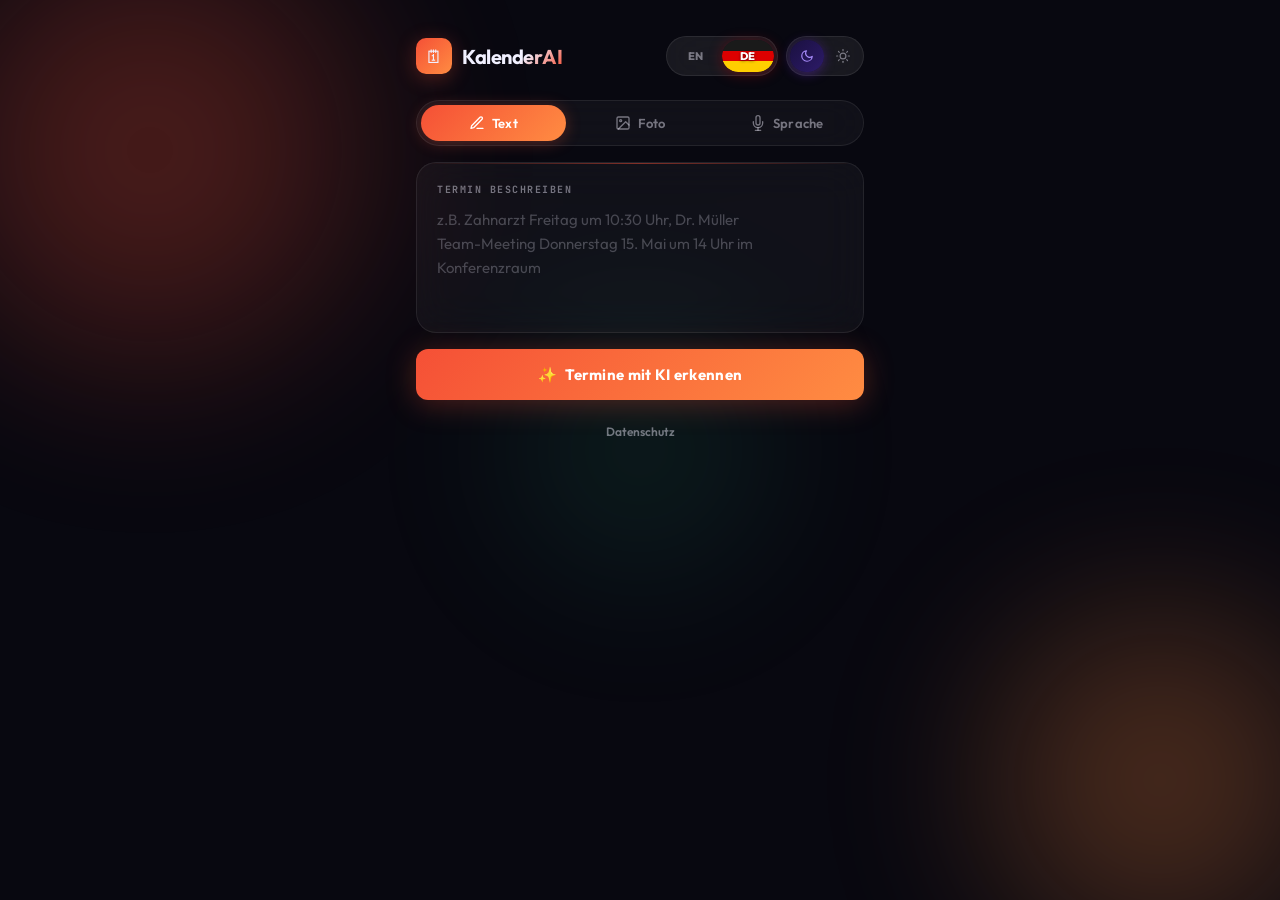
==== commit dce498a1: "Add localized privacy link" ====
--- a/index.html
+++ b/index.html
@@ -12,947 +12,7 @@
 <meta name="mobile-web-app-capable" content="yes">
 <title>KalenderAI – Termine automatisch eintragen</title>
 <link href="https://fonts.googleapis.com/css2?family=Outfit:wght@300;400;500;600;700;800&family=JetBrains+Mono:wght@400;500&display=swap" rel="stylesheet">
-<style>
-:root {
-  --bg: #080810;
-  --surface: rgba(255,255,255,0.04);
-  --surface2: rgba(255,255,255,0.07);
-  --surfaceHover: rgba(255,255,255,0.1);
-  --border: rgba(255,255,255,0.08);
-  --border2: rgba(255,255,255,0.14);
-  --accent: #f55036;
-  --accent2: #ff8c42;
-  --accentGlow: rgba(245,80,54,0.3);
-  --green: #34d399;
-  --greenGlow: rgba(52,211,153,0.2);
-  --red: #f87171;
-  --text: #f1f0ff;
-  --muted: rgba(241,240,255,0.45);
-  --muted2: rgba(241,240,255,0.25);
-  --font: 'Outfit', sans-serif;
-  --mono: 'JetBrains Mono', monospace;
-  --radius: 20px;
-  --radius-sm: 12px;
-  --blur: blur(20px);
-}
-:root.light {
-  --bg: #f0effe;
-  --surface: rgba(255,255,255,0.7);
-  --surface2: rgba(255,255,255,0.5);
-  --surfaceHover: rgba(255,255,255,0.9);
-  --border: rgba(108,99,255,0.12);
-  --border2: rgba(108,99,255,0.22);
-  --accent: #f55036;
-  --accent2: #7c3aed;
-  --accentGlow: rgba(245,80,54,0.15);
-  --green: #059669;
-  --greenGlow: rgba(5,150,105,0.15);
-  --red: #dc2626;
-  --text: #1a1830;
-  --muted: rgba(26,24,48,0.5);
-  --muted2: rgba(26,24,48,0.3);
-}
-
-*, *::before, *::after { box-sizing: border-box; margin: 0; padding: 0; }
-
-html { height: 100%; }
-
-body {
-  font-family: var(--font);
-  background: var(--bg);
-  color: var(--text);
-  min-height: 100vh;
-  overflow-x: hidden;
-  transition: background 0.4s, color 0.4s;
-}
-
-/* ── Toggles ── */
-.toggle-wrap {
-  display: flex;
-  align-items: center;
-  background: var(--surface2);
-  border: 1px solid var(--border);
-  border-radius: 100px;
-  padding: 3px;
-  gap: 2px;
-  backdrop-filter: var(--blur);
-}
-.toggle-opt {
-  height: 32px;
-  border-radius: 100px;
-  display: flex; align-items: center; justify-content: center;
-  cursor: pointer;
-  border: none;
-  background: transparent;
-  transition: all 0.3s cubic-bezier(0.16,1,0.3,1);
-  color: var(--muted);
-  flex-shrink: 0;
-  padding: 0 10px;
-  font-family: var(--font);
-  font-size: 12px;
-  font-weight: 700;
-  letter-spacing: 0.5px;
-  gap: 5px;
-}
-.toggle-opt svg { transition: all 0.3s; flex-shrink: 0; }
-
-/* Theme toggle colors */
-#theme-dark.active {
-  background: linear-gradient(135deg, #1a1040, #2d1b69);
-  color: #a78bfa;
-  box-shadow: 0 2px 12px rgba(109,40,217,0.4);
-}
-#theme-light.active {
-  background: linear-gradient(135deg, #fff4e0, #ffe0b2);
-  color: #f59e0b;
-  box-shadow: 0 2px 12px rgba(245,158,11,0.4);
-}
-
-/* Lang toggle - flag style */
-.lang-toggle-wrap {
-  display: flex;
-  align-items: center;
-  background: var(--surface2);
-  border: 1px solid var(--border);
-  border-radius: 100px;
-  padding: 3px;
-  position: relative;
-  backdrop-filter: var(--blur);
-  gap: 0;
-}
-.lang-toggle-wrap .toggle-opt {
-  width: 52px; height: 32px;
-  padding: 0;
-  border-radius: 100px;
-  position: relative;
-  overflow: hidden;
-  z-index: 1;
-}
-.lang-flag {
-  position: absolute;
-  inset: 0;
-  border-radius: 100px;
-  overflow: hidden;
-  opacity: 0;
-  transition: opacity 0.3s;
-}
-.toggle-opt.active .lang-flag { opacity: 1; }
-.toggle-opt .lang-label {
-  position: relative;
-  z-index: 2;
-  font-size: 11px;
-  font-weight: 800;
-  letter-spacing: 0.8px;
-  transition: color 0.3s;
-  color: var(--muted);
-}
-.toggle-opt.active .lang-label { color: white; text-shadow: 0 1px 3px rgba(0,0,0,0.5); }
-
-/* DE flag - keep CSS stripes, they look great */
-.flag-de { display: flex; flex-direction: column; }
-.flag-de .s1 { flex:1; background: #1a1a1a; }
-.flag-de .s2 { flex:1; background: #dd0000; }
-.flag-de .s3 { flex:1; background: #ffce00; }
-
-/* EN flag - emoji */
-.flag-en {
-  background: transparent;
-  display: flex; align-items: center; justify-content: center;
-  font-size: 22px;
-  line-height: 1;
-}
-
-#lang-de.active { box-shadow: 0 2px 14px rgba(221,0,0,0.35); }
-#lang-en.active { box-shadow: 0 2px 14px rgba(1,33,105,0.5); }
-
-:root.light #theme-dark.active { box-shadow: 0 2px 12px rgba(109,40,217,0.25); }
-:root.light #theme-light.active { box-shadow: 0 2px 12px rgba(245,158,11,0.25); }
-
-/* ── Animated background ── */
-.bg-canvas {
-  position: fixed;
-  inset: 0;
-  z-index: 0;
-  overflow: hidden;
-  pointer-events: none;
-}
-.orb {
-  position: absolute;
-  border-radius: 50%;
-  filter: blur(80px);
-  opacity: 0.35;
-  animation: drift 20s ease-in-out infinite;
-}
-.orb-1 {
-  width: 500px; height: 500px;
-  background: radial-gradient(circle, #f55036, transparent);
-  top: -100px; left: -100px;
-  animation-delay: 0s;
-}
-.orb-2 {
-  width: 400px; height: 400px;
-  background: radial-gradient(circle, #ff8c42, transparent);
-  bottom: -80px; right: -80px;
-  animation-delay: -7s;
-}
-.orb-3 {
-  width: 300px; height: 300px;
-  background: radial-gradient(circle, #34d399, transparent);
-  top: 50%; left: 50%;
-  transform: translate(-50%, -50%);
-  animation-delay: -14s;
-  opacity: 0.15;
-}
-:root.light .orb { opacity: 0.2; }
-
-@keyframes drift {
-  0%, 100% { transform: translate(0, 0) scale(1); }
-  33% { transform: translate(30px, -20px) scale(1.05); }
-  66% { transform: translate(-20px, 30px) scale(0.95); }
-}
-
-/* ── Layout ── */
-.app {
-  position: relative;
-  z-index: 1;
-  max-width: 480px;
-  margin: 0 auto;
-  padding: 16px 16px 40px;
-  min-height: 100vh;
-}
-
-/* ── Glass card ── */
-.glass {
-  background: var(--surface);
-  backdrop-filter: var(--blur);
-  -webkit-backdrop-filter: var(--blur);
-  border: 1px solid var(--border);
-  border-radius: var(--radius);
-}
-
-/* ── Header ── */
-.header {
-  display: flex;
-  align-items: center;
-  justify-content: space-between;
-  padding: 20px 0 24px;
-  animation: slideDown 0.6s cubic-bezier(0.16,1,0.3,1) both;
-}
-@keyframes slideDown {
-  from { opacity: 0; transform: translateY(-16px); }
-  to   { opacity: 1; transform: translateY(0); }
-}
-
-.logo {
-  display: flex;
-  align-items: center;
-  gap: 10px;
-}
-.logo-icon {
-  width: 36px; height: 36px;
-  background: linear-gradient(135deg, var(--accent), var(--accent2));
-  border-radius: 10px;
-  display: flex; align-items: center; justify-content: center;
-  font-size: 18px;
-  box-shadow: 0 4px 20px var(--accentGlow);
-}
-.logo-text {
-  font-size: 20px;
-  font-weight: 700;
-  letter-spacing: -0.5px;
-  background: linear-gradient(135deg, var(--text) 60%, var(--accent));
-  -webkit-background-clip: text;
-  -webkit-text-fill-color: transparent;
-  background-clip: text;
-}
-
-.header-actions { display: flex; gap: 8px; align-items: center; }
-
-.pill-btn {
-  display: flex; align-items: center; gap: 6px;
-  background: var(--surface2);
-  backdrop-filter: var(--blur);
-  border: 1px solid var(--border);
-  border-radius: 100px;
-  padding: 6px 14px;
-  font-size: 13px;
-  font-family: var(--font);
-  color: var(--text);
-  cursor: pointer;
-  transition: all 0.2s;
-  font-weight: 500;
-}
-.pill-btn:hover {
-  background: var(--surfaceHover);
-  border-color: var(--border2);
-  transform: translateY(-1px);
-}
-
-.status-dot {
-  width: 7px; height: 7px;
-  border-radius: 50%;
-  background: var(--green);
-  box-shadow: 0 0 8px var(--green);
-  animation: pulse-dot 2s ease infinite;
-}
-@keyframes pulse-dot {
-  0%, 100% { opacity: 1; box-shadow: 0 0 8px var(--green); }
-  50% { opacity: 0.6; box-shadow: 0 0 4px var(--green); }
-}
-
-/* ── Status bar ── */
-
-@keyframes fadeIn {
-  from { opacity: 0; transform: translateY(8px); }
-  to   { opacity: 1; transform: translateY(0); }
-}
-
-/* ── Mode tabs ── */
-.tabs {
-  display: flex;
-  background: var(--surface);
-  backdrop-filter: var(--blur);
-  -webkit-backdrop-filter: var(--blur);
-  border: 1px solid var(--border);
-  border-radius: 100px;
-  padding: 4px;
-  margin-bottom: 16px;
-  animation: fadeIn 0.8s 0.3s both;
-  gap: 2px;
-}
-.tab {
-  display: flex;
-  align-items: center;
-  justify-content: center;
-  gap: 7px;
-  flex: 1;
-  padding: 10px 8px;
-  border-radius: 100px;
-  background: transparent;
-  border: none;
-  cursor: pointer;
-  font-family: var(--font);
-  font-size: 13px;
-  font-weight: 600;
-  color: var(--muted);
-  transition: all 0.25s cubic-bezier(0.16,1,0.3,1);
-  letter-spacing: 0.2px;
-  white-space: nowrap;
-}
-.tab:hover { color: var(--text); }
-.tab.active {
-  background: linear-gradient(135deg, var(--accent), #ff8c42);
-  color: white;
-  box-shadow: 0 2px 16px var(--accentGlow);
-}
-.tab-icon { font-size: 16px; transition: transform 0.2s; }
-.tab.active .tab-icon { transform: scale(1.1); }
-
-/* ── Input area ── */
-.input-card {
-  margin-bottom: 16px;
-  padding: 20px;
-  animation: fadeIn 0.8s 0.4s both;
-  position: relative;
-  overflow: hidden;
-}
-.input-card::before {
-  content: '';
-  position: absolute;
-  top: 0; left: 0; right: 0;
-  height: 1px;
-  background: linear-gradient(90deg, transparent, var(--accent), transparent);
-  opacity: 0.5;
-}
-.input-label {
-  font-size: 10px;
-  font-weight: 700;
-  letter-spacing: 1.5px;
-  text-transform: uppercase;
-  color: var(--muted);
-  margin-bottom: 12px;
-  font-family: var(--mono);
-}
-textarea {
-  width: 100%;
-  background: transparent;
-  border: none;
-  outline: none;
-  font-family: var(--font);
-  font-size: 15px;
-  font-weight: 400;
-  color: var(--text);
-  resize: none;
-  min-height: 100px;
-  line-height: 1.6;
-  caret-color: var(--accent);
-}
-textarea::placeholder { color: var(--muted2); }
-
-/* Photo area */
-.photo-zone {
-  display: none;
-  flex-direction: column;
-  align-items: center;
-  justify-content: center;
-  min-height: 140px;
-  gap: 12px;
-  cursor: pointer;
-  border: 1.5px dashed var(--border2);
-  border-radius: var(--radius-sm);
-  padding: 24px;
-  transition: all 0.2s;
-}
-.photo-zone:hover {
-  border-color: var(--accent);
-  background: rgba(108,99,255,0.05);
-}
-.photo-zone-icon { font-size: 36px; opacity: 0.6; }
-.photo-zone-text { font-size: 14px; color: var(--muted); text-align: center; line-height: 1.5; }
-.photo-preview {
-  width: 100%; border-radius: var(--radius-sm);
-  max-height: 220px; object-fit: cover; display: none;
-}
-
-/* Voice area */
-.voice-zone {
-  display: none;
-  flex-direction: column;
-  align-items: center;
-  justify-content: center;
-  min-height: 140px;
-  gap: 16px;
-}
-.mic-btn {
-  width: 80px; height: 80px;
-  border-radius: 50%;
-  background: var(--surface2);
-  border: 2px solid var(--border2);
-  display: flex; align-items: center; justify-content: center;
-  font-size: 32px;
-  cursor: pointer;
-  transition: all 0.3s cubic-bezier(0.16,1,0.3,1);
-  position: relative;
-}
-.mic-btn:hover {
-  transform: scale(1.08);
-  border-color: var(--accent);
-  box-shadow: 0 0 30px var(--accentGlow);
-}
-.mic-btn.recording {
-  background: rgba(248,113,113,0.15);
-  border-color: var(--red);
-  box-shadow: 0 0 40px rgba(248,113,113,0.3);
-  animation: mic-pulse 1.5s ease infinite;
-}
-@keyframes mic-pulse {
-  0%, 100% { transform: scale(1); box-shadow: 0 0 40px rgba(248,113,113,0.3); }
-  50% { transform: scale(1.05); box-shadow: 0 0 60px rgba(248,113,113,0.5); }
-}
-.mic-rings {
-  position: absolute;
-  inset: -12px;
-  border-radius: 50%;
-  border: 2px solid var(--red);
-  opacity: 0;
-  pointer-events: none;
-}
-.mic-btn.recording .mic-rings {
-  animation: ring-expand 1.5s ease infinite;
-}
-@keyframes ring-expand {
-  from { transform: scale(0.8); opacity: 0.6; }
-  to   { transform: scale(1.4); opacity: 0; }
-}
-.voice-status { font-size: 13px; color: var(--muted); font-weight: 500; }
-.voice-transcript {
-  font-size: 14px; color: var(--text);
-  text-align: center; line-height: 1.6;
-  padding: 0 8px; min-height: 20px;
-  font-style: italic; opacity: 0.8;
-}
-
-/* ── CTA Button ── */
-.btn-main {
-  width: 100%;
-  padding: 16px;
-  background: linear-gradient(135deg, var(--accent), var(--accent2));
-  border: none;
-  border-radius: var(--radius-sm);
-  color: white;
-  font-family: var(--font);
-  font-size: 15px;
-  font-weight: 700;
-  cursor: pointer;
-  letter-spacing: 0.3px;
-  transition: all 0.25s cubic-bezier(0.16,1,0.3,1);
-  margin-bottom: 16px;
-  display: flex; align-items: center; justify-content: center; gap: 8px;
-  box-shadow: 0 4px 30px var(--accentGlow);
-  animation: fadeIn 0.8s 0.5s both;
-  position: relative;
-  overflow: hidden;
-}
-.btn-main::before {
-  content: '';
-  position: absolute;
-  inset: 0;
-  background: linear-gradient(135deg, rgba(255,255,255,0.15), transparent);
-  opacity: 0;
-  transition: opacity 0.2s;
-}
-.btn-main:hover::before { opacity: 1; }
-.btn-main:hover { transform: translateY(-2px); box-shadow: 0 8px 40px var(--accentGlow); }
-.btn-main:active { transform: translateY(0); }
-.btn-main:disabled {
-  opacity: 0.5; cursor: not-allowed; transform: none;
-  box-shadow: none;
-}
-
-/* Loader bar */
-.loader {
-  height: 2px;
-  background: linear-gradient(90deg, var(--accent), var(--accent2), var(--green));
-  border-radius: 2px;
-  margin-bottom: 16px;
-  display: none;
-  background-size: 200% 100%;
-  animation: shimmer 1.5s ease infinite;
-}
-.loader.on { display: block; }
-@keyframes shimmer {
-  0% { background-position: 200% 0; }
-  100% { background-position: -200% 0; }
-}
-
-/* ── Empty state ── */
-.empty {
-  text-align: center;
-  padding: 32px 20px;
-  color: var(--muted);
-  font-size: 14px;
-  display: none;
-  animation: fadeIn 0.4s both;
-}
-.empty-icon { font-size: 44px; margin-bottom: 12px; opacity: 0.4; }
-.empty-text { line-height: 1.6; }
-
-/* ── Results ── */
-.results { display: none; animation: fadeIn 0.5s both; }
-
-.results-header {
-  display: flex; align-items: center; justify-content: space-between;
-  margin-bottom: 12px;
-  padding: 0 4px;
-}
-.results-title {
-  font-size: 13px;
-  font-weight: 700;
-  letter-spacing: 0.5px;
-  text-transform: uppercase;
-  color: var(--muted);
-  font-family: var(--mono);
-}
-.results-count {
-  background: linear-gradient(135deg, var(--accent), var(--accent2));
-  color: white;
-  font-size: 11px;
-  font-weight: 700;
-  padding: 3px 10px;
-  border-radius: 100px;
-  font-family: var(--mono);
-}
-
-
-
-/* ── Event cards ── */
-.ev-card {
-  margin-bottom: 10px;
-  padding: 18px;
-  position: relative;
-  overflow: hidden;
-  transition: transform 0.2s, box-shadow 0.2s;
-  animation: cardIn 0.4s cubic-bezier(0.16,1,0.3,1) both;
-}
-.ev-card:hover { transform: translateY(-2px); box-shadow: 0 8px 40px rgba(0,0,0,0.3); }
-@keyframes cardIn {
-  from { opacity: 0; transform: translateY(16px); }
-  to   { opacity: 1; transform: translateY(0); }
-}
-.ev-card::before {
-  content: '';
-  position: absolute;
-  left: 0; top: 0; bottom: 0;
-  width: 3px;
-  background: linear-gradient(180deg, var(--accent), var(--accent2));
-  border-radius: 3px 0 0 3px;
-}
-
-.ev-top {
-  display: flex; align-items: flex-start; justify-content: space-between;
-  margin-bottom: 12px; gap: 10px;
-}
-.ev-name {
-  font-size: 16px;
-  font-weight: 700;
-  line-height: 1.3;
-  letter-spacing: -0.2px;
-}
-.ev-conf {
-  font-size: 11px;
-  font-weight: 700;
-  font-family: var(--mono);
-  color: var(--accent2);
-  background: rgba(245,80,54,0.12);
-  border: 1px solid rgba(245,80,54,0.2);
-  padding: 3px 8px;
-  border-radius: 100px;
-  white-space: nowrap;
-  flex-shrink: 0;
-}
-
-.ev-chips {
-  display: flex; flex-wrap: wrap; gap: 6px;
-  margin-bottom: 14px;
-}
-.chip {
-  display: flex; align-items: center; gap: 5px;
-  font-size: 12px;
-  font-weight: 500;
-  color: var(--muted);
-  background: var(--surface2);
-  border: 1px solid var(--border);
-  border-radius: 100px;
-  padding: 4px 10px;
-}
-
-.ev-desc {
-  font-size: 13px;
-  color: var(--muted);
-  margin-bottom: 14px;
-  line-height: 1.5;
-  font-style: italic;
-}
-
-.ev-actions { display: flex; flex-direction: column; gap: 10px; margin-top: 4px; }
-
-.btn-edit {
-  padding: 9px 12px;
-  background: var(--surface2);
-  border: 1px solid var(--border);
-  border-radius: var(--radius-sm);
-  color: var(--muted);
-  font-family: var(--font);
-  font-size: 12px;
-  font-weight: 600;
-  cursor: pointer;
-  transition: all 0.2s;
-  letter-spacing: 0.2px;
-  width: 100%;
-}
-.btn-edit:hover {
-  background: var(--surfaceHover);
-  color: var(--text);
-  border-color: var(--border2);
-}
-
-/* Calendar export section */
-.cal-export-label {
-  font-size: 9px;
-  font-weight: 700;
-  letter-spacing: 1.5px;
-  color: var(--muted);
-  font-family: var(--mono);
-  margin-bottom: 6px;
-}
-.cal-option-card {
-  display: flex;
-  align-items: center;
-  gap: 12px;
-  padding: 12px 14px;
-  border-radius: var(--radius-sm);
-  border: 1.5px solid var(--border);
-  background: var(--surface2);
-  cursor: pointer;
-  transition: all 0.2s;
-  margin-bottom: 6px;
-  user-select: none;
-}
-.cal-option-card:last-of-type { margin-bottom: 0; }
-.cal-option-card:hover { border-color: var(--border2); background: var(--surfaceHover); }
-.cal-option-card.selected {
-  border-color: var(--accent);
-  background: rgba(245,80,54,0.08);
-}
-.cal-option-checkbox {
-  width: 20px; height: 20px;
-  border-radius: 6px;
-  border: 2px solid var(--border2);
-  display: flex; align-items: center; justify-content: center;
-  flex-shrink: 0;
-  transition: all 0.2s;
-  background: transparent;
-}
-.cal-option-card.selected .cal-option-checkbox {
-  background: var(--accent);
-  border-color: var(--accent);
-}
-.cal-option-checkbox svg { opacity: 0; transition: opacity 0.15s; }
-.cal-option-card.selected .cal-option-checkbox svg { opacity: 1; }
-.cal-option-icon {
-  width: 36px; height: 36px;
-  border-radius: 8px;
-  display: flex; align-items: center; justify-content: center;
-  flex-shrink: 0;
-  font-size: 18px;
-}
-.cal-icon-google { background: rgba(234,67,53,0.12); }
-.cal-icon-ics { background: rgba(245,80,54,0.12); }
-.cal-option-info { flex: 1; }
-.cal-option-name {
-  font-size: 13px;
-  font-weight: 700;
-  color: var(--text);
-  margin-bottom: 2px;
-}
-.cal-option-desc { font-size: 11px; color: var(--muted); }
-
-.btn-confirm-export {
-  width: 100%;
-  padding: 13px;
-  background: linear-gradient(135deg, var(--accent), #ff8c42);
-  border: none;
-  border-radius: var(--radius-sm);
-  color: white;
-  font-family: var(--font);
-  font-size: 13px;
-  font-weight: 700;
-  cursor: pointer;
-  transition: all 0.2s;
-  display: flex; align-items: center; justify-content: center; gap: 8px;
-  box-shadow: 0 2px 12px var(--accentGlow);
-  margin-top: 8px;
-  letter-spacing: 0.3px;
-}
-.btn-confirm-export:hover { transform: translateY(-1px); box-shadow: 0 6px 24px var(--accentGlow); }
-.btn-confirm-export:disabled { opacity: 0.4; cursor: not-allowed; transform: none; }
-.btn-confirm-export.done {
-  background: linear-gradient(135deg, var(--green), #6ee7b7);
-  box-shadow: 0 2px 12px var(--greenGlow);
-}
-
-/* Dropdown */
-.cal-dropdown { position: relative; flex: 2; }
-.cal-dropdown-btn {
-  width: 100%;
-  background: linear-gradient(135deg, var(--accent), var(--accent2));
-  border: none;
-  border-radius: var(--radius-sm);
-  padding: 9px 12px;
-  color: white;
-  font-family: var(--font);
-  font-size: 12px;
-  font-weight: 700;
-  cursor: pointer;
-  display: flex; align-items: center; justify-content: space-between; gap: 6px;
-  transition: all 0.2s;
-  letter-spacing: 0.3px;
-  box-shadow: 0 2px 12px var(--accentGlow);
-}
-.cal-dropdown-btn:hover { transform: translateY(-1px); box-shadow: 0 4px 20px var(--accentGlow); }
-.cal-dropdown-btn.done {
-  background: linear-gradient(135deg, var(--green), #6ee7b7);
-  box-shadow: 0 2px 12px var(--greenGlow);
-}
-.cal-dropdown-menu {
-  position: fixed;
-  background: rgba(15,13,30,0.95);
-  backdrop-filter: blur(24px);
-  -webkit-backdrop-filter: blur(24px);
-  border: 1px solid var(--border2);
-  border-radius: var(--radius-sm);
-  padding: 6px;
-  min-width: 220px;
-  z-index: 9999;
-  box-shadow: 0 20px 60px rgba(0,0,0,0.6), 0 0 0 1px rgba(245,80,54,0.1);
-  display: none;
-}
-:root.light .cal-dropdown-menu {
-  background: rgba(255,255,255,0.95);
-}
-.cal-dropdown-menu.open {
-  display: block;
-  animation: menuIn 0.2s cubic-bezier(0.16,1,0.3,1) both;
-}
-@keyframes menuIn {
-  from { opacity: 0; transform: translateY(-8px) scale(0.96); }
-  to   { opacity: 1; transform: translateY(0) scale(1); }
-}
-.cal-drop-item {
-  display: flex; align-items: center; gap: 12px;
-  padding: 10px 12px;
-  border-radius: 8px;
-  cursor: pointer;
-  font-size: 13px;
-  font-weight: 600;
-  color: var(--text);
-  transition: all 0.15s;
-  border: none;
-  background: none;
-  width: 100%;
-  text-align: left;
-  font-family: var(--font);
-  letter-spacing: 0.2px;
-}
-.cal-drop-item:hover { background: var(--surface2); color: var(--accent); }
-.cal-drop-item .di { font-size: 20px; }
-
-/* Pill buttons */
-.cal-pill-btn {
-  display: flex; align-items: center; gap: 8px;
-  width: 100%; padding: 10px 14px;
-  border-radius: 100px;
-  border: none; cursor: pointer;
-  font-family: var(--font); font-size: 13px; font-weight: 700;
-  transition: all 0.2s cubic-bezier(0.16,1,0.3,1);
-  margin-bottom: 6px; letter-spacing: 0.2px;
-}
-.cal-pill-btn:last-child { margin-bottom: 0; }
-.cal-google {
-  background: linear-gradient(135deg, rgba(234,67,53,0.15), rgba(66,133,244,0.15));
-  border: 1px solid rgba(234,67,53,0.25);
-  color: #ea4335;
-}
-.cal-google:hover {
-  background: linear-gradient(135deg, rgba(234,67,53,0.25), rgba(66,133,244,0.2));
-  transform: translateY(-1px);
-  box-shadow: 0 4px 16px rgba(234,67,53,0.2);
-}
-.cal-ics {
-  background: linear-gradient(135deg, rgba(245,80,54,0.12), rgba(255,140,66,0.12));
-  border: 1px solid rgba(245,80,54,0.2);
-  color: var(--accent);
-}
-.cal-ics:hover {
-  background: linear-gradient(135deg, rgba(245,80,54,0.22), rgba(255,140,66,0.18));
-  transform: translateY(-1px);
-  box-shadow: 0 4px 16px rgba(245,80,54,0.2);
-}
-
-/* ── Modal ── */
-.overlay {
-  position: fixed; inset: 0;
-  background: rgba(0,0,0,0.7);
-  backdrop-filter: blur(8px);
-  z-index: 100;
-  display: none; align-items: flex-end; justify-content: center;
-}
-.overlay.open { display: flex; }
-
-.modal {
-  background: #0f0d1e;
-  border: 1px solid var(--border2);
-  border-radius: 24px 24px 0 0;
-  padding: 28px 20px 44px;
-  width: 100%; max-width: 480px;
-  animation: modalUp 0.35s cubic-bezier(0.16,1,0.3,1) both;
-}
-:root.light .modal { background: #faf9ff; }
-
-@keyframes modalUp {
-  from { transform: translateY(100%); }
-  to   { transform: translateY(0); }
-}
-
-.modal-handle {
-  width: 36px; height: 4px;
-  background: var(--border2);
-  border-radius: 2px;
-  margin: 0 auto 24px;
-}
-.modal-title {
-  font-size: 18px;
-  font-weight: 700;
-  margin-bottom: 20px;
-  letter-spacing: -0.3px;
-}
-
-.field { margin-bottom: 16px; }
-.field label {
-  display: block;
-  font-size: 10px;
-  font-weight: 700;
-  letter-spacing: 1.2px;
-  text-transform: uppercase;
-  color: var(--muted);
-  margin-bottom: 8px;
-  font-family: var(--mono);
-}
-.field input, .field textarea {
-  width: 100%;
-  background: var(--surface2);
-  border: 1px solid var(--border);
-  border-radius: var(--radius-sm);
-  padding: 12px 14px;
-  font-family: var(--font);
-  font-size: 14px;
-  color: var(--text);
-  outline: none;
-  transition: border-color 0.2s, box-shadow 0.2s;
-}
-.field input:focus, .field textarea:focus {
-  border-color: var(--accent);
-  box-shadow: 0 0 0 3px var(--accentGlow);
-}
-
-.field-row { display: grid; grid-template-columns: 1fr 1fr; gap: 12px; }
-
-.btn-save-modal {
-  width: 100%;
-  padding: 14px;
-  background: linear-gradient(135deg, var(--accent), var(--accent2));
-  border: none;
-  border-radius: var(--radius-sm);
-  color: white;
-  font-family: var(--font);
-  font-size: 15px;
-  font-weight: 700;
-  cursor: pointer;
-  margin-top: 8px;
-  transition: all 0.2s;
-  box-shadow: 0 4px 20px var(--accentGlow);
-  letter-spacing: 0.3px;
-}
-.btn-save-modal:hover { transform: translateY(-1px); box-shadow: 0 8px 30px var(--accentGlow); }
-
-/* ── Toast ── */
-.toast-wrap {
-  position: fixed;
-  bottom: 24px; left: 50%;
-  transform: translateX(-50%);
-  z-index: 200;
-  pointer-events: none;
-}
-.toast {
-  background: rgba(20,18,40,0.95);
-  backdrop-filter: blur(20px);
-  border: 1px solid var(--border2);
-  border-radius: 100px;
-  padding: 10px 20px;
-  font-size: 13px;
-  font-weight: 600;
-  color: var(--text);
-  white-space: nowrap;
-  opacity: 0;
-  transform: translateY(12px);
-  transition: all 0.3s cubic-bezier(0.16,1,0.3,1);
-  box-shadow: 0 8px 40px rgba(0,0,0,0.4);
-  letter-spacing: 0.2px;
-}
-:root.light .toast { background: rgba(255,255,255,0.95); }
-.toast.show { opacity: 1; transform: translateY(0); }
-.toast.err { border-color: var(--red); color: var(--red); }
-</style>
+<link rel="stylesheet" href="css/style.css">
 </head>
 <body>
 
@@ -1020,7 +80,7 @@
 
     <!-- Text -->
     <textarea id="text-input" rows="4"
-      id="txt-textarea" placeholder="z.B. Zahnarzt Freitag um 10:30 Uhr, Dr. Müller&#10;Team-Meeting Donnerstag 15. Mai um 14 Uhr im Konferenzraum"></textarea>
+      placeholder="z.B. Zahnarzt Freitag um 10:30 Uhr, Dr. Müller&#10;Team-Meeting Donnerstag 15. Mai um 14 Uhr im Konferenzraum"></textarea>
 
     <!-- Photo -->
     <div class="photo-zone" id="photo-zone" onclick="document.getElementById('photo-input').click()">
@@ -1063,6 +123,10 @@
       <div class="results-count" id="count">0</div>
     </div>
     <div id="ev-list"></div>
+  </div>
+
+  <div class="privacy-footer">
+    <a id="privacy-link" href="privacy.html">Datenschutz</a>
   </div>
 
 </div>
@@ -1110,605 +174,7 @@
 <!-- Toast -->
 <div class="toast-wrap"><div class="toast" id="toast"></div></div>
 
-<script>
-const BACKEND = 'https://kalenderai-backend.onrender.com';
-// Keep backend awake
-setInterval(() => fetch(BACKEND).catch(()=>{}), 10 * 60 * 1000);
-
-let mode = 'text';
-let events = [];
-let editIdx = null;
-let photoB64 = null;
-let photoMime = 'image/jpeg';
-let isRec = false;
-let mediaRecorder = null;
-let audioChunks = [];
-let speech = '';
-
-// Theme
-const savedTheme = localStorage.getItem('kalenderai_theme') || 'dark';
-if (savedTheme === 'light') applyTheme('light');
-
-function applyTheme(t) {
-  if (t === 'light') {
-    document.documentElement.classList.add('light');
-  } else {
-    document.documentElement.classList.remove('light');
-  }
-  document.getElementById('theme-dark').classList.toggle('active', t === 'dark');
-  document.getElementById('theme-light').classList.toggle('active', t === 'light');
-}
-function setTheme(t) {
-  applyTheme(t);
-  localStorage.setItem('kalenderai_theme', t);
-}
-
-function setMode(m) {
-  mode = m;
-  ['text','photo','voice'].forEach(x => {
-    document.getElementById('tab-'+x).classList.toggle('active', x===m);
-  });
-  document.getElementById('text-input').style.display = m==='text' ? 'block' : 'none';
-  document.getElementById('photo-zone').style.display = m==='photo' ? 'flex' : 'none';
-  document.getElementById('photo-preview').style.display = 'none';
-  document.getElementById('voice-zone').style.display = m==='voice' ? 'flex' : 'none';
-  const label = document.querySelector('.input-label');
-  updateInputLabel();
-}
-
-function onPhoto(e) {
-  const file = e.target.files[0];
-  if (!file) return;
-  const reader = new FileReader();
-  reader.onload = r => {
-    const src = r.target.result;
-    photoB64 = src.split(',')[1];
-    photoMime = file.type || 'image/jpeg';
-    const prev = document.getElementById('photo-preview');
-    prev.src = src;
-    prev.style.display = 'block';
-    document.getElementById('photo-zone').style.display = 'none';
-  };
-  reader.readAsDataURL(file);
-}
-
-async function toggleVoice() {
-  if (!isRec) {
-    try {
-      const stream = await navigator.mediaDevices.getUserMedia({ audio: true });
-      audioChunks = [];
-      mediaRecorder = new MediaRecorder(stream);
-      mediaRecorder.ondataavailable = e => { if (e.data.size > 0) audioChunks.push(e.data); };
-      mediaRecorder.onstop = async () => {
-        stream.getTracks().forEach(t => t.stop());
-        const blob = new Blob(audioChunks, { type: 'audio/webm' });
-        await transcribeAudio(blob);
-      };
-      mediaRecorder.start();
-      isRec = true;
-      document.getElementById('mic-btn').classList.add('recording');
-      document.getElementById('mic-icon').outerHTML = '<svg id="mic-icon" width="28" height="28" viewBox="0 0 24 24" fill="currentColor" stroke="none" style="color:var(--red)"><rect x="4" y="4" width="16" height="16" rx="3"/></svg>';
-      document.getElementById('voice-status').textContent = i18n.voiceRecording;
-      document.getElementById('voice-transcript').textContent = '';
-    } catch(err) {
-      toast('❌ Mikrofon-Zugriff verweigert', true);
-    }
-  } else {
-    mediaRecorder?.stop();
-    isRec = false;
-    document.getElementById('mic-btn').classList.remove('recording');
-    document.getElementById('mic-icon').outerHTML = '<svg id="mic-icon" width="28" height="28" viewBox="0 0 24 24" fill="none" stroke="currentColor" stroke-width="1.8" stroke-linecap="round" stroke-linejoin="round"><path d="M12 1a3 3 0 0 0-3 3v8a3 3 0 0 0 6 0V4a3 3 0 0 0-3-3z"/><path d="M19 10v2a7 7 0 0 1-14 0v-2"/><line x1="12" y1="19" x2="12" y2="23"/><line x1="8" y1="23" x2="16" y2="23"/></svg>';
-    document.getElementById('voice-status').textContent = i18n.voiceProcessing;
-  }
-}
-
-async function transcribeAudio(blob) {
-  try {
-    const formData = new FormData();
-    formData.append('file', blob, 'audio.webm');
-    const resp = await fetch(`${BACKEND}/api/transcribe`, { method: 'POST', body: formData });
-    if (!resp.ok) throw new Error(await resp.text());
-    speech = await resp.text();
-    document.getElementById('voice-transcript').textContent = speech;
-    document.getElementById('voice-status').textContent = i18n.voiceDone;
-    toast(i18n.toastVoice);
-  } catch(err) {
-    toast('❌ Transkription fehlgeschlagen', true);
-    document.getElementById('voice-status').textContent = 'Zum Aufnehmen tippen';
-  }
-}
-
-// getSysPrompt defined below after lang init
-
-async function analyze() {
-  let messages = [];
-  if (mode === 'text') {
-    const txt = document.getElementById('text-input').value.trim();
-    if (!txt) { toast('❌ Bitte zuerst Text eingeben', true); return; }
-    messages = [{ role: 'user', content: txt }];
-  } else if (mode === 'photo') {
-    if (!photoB64) { toast('❌ Bitte zuerst ein Foto auswählen', true); return; }
-    messages = [{ role: 'user', content: [
-      { type: 'image_url', image_url: { url: `data:${photoMime};base64,${photoB64}` } },
-      { type: 'text', text: 'Extrahiere alle Termine aus diesem Bild und antworte im gewünschten JSON-Format.' }
-    ]}];
-  } else {
-    if (!speech) { toast('❌ Bitte zuerst Sprache aufnehmen', true); return; }
-    messages = [{ role: 'user', content: speech }];
-  }
-
-  setLoading(true);
-  try {
-    const resp = await fetch(`${BACKEND}/api/analyze`, {
-      method: 'POST',
-      headers: { 'Content-Type': 'application/json' },
-      body: JSON.stringify({ mode, messages: [{ role: 'system', content: getSysPrompt() }, ...messages] })
-    });
-    const data = await resp.json();
-    if (data.error) throw new Error(data.error.message || data.error);
-    const raw = data.choices?.[0]?.message?.content || '';
-    const clean = raw.replace(/```json|```/g,'').trim();
-    let parsed;
-    try { parsed = JSON.parse(clean); }
-    catch {
-      // Try to extract JSON object
-      const m = clean.match(/\{[\s\S]*\}/);
-      if (m) {
-        try { parsed = JSON.parse(m[0]); }
-        catch {
-          // Try to fix common JSON issues - truncated arrays, trailing commas
-          let fixed = m[0]
-            .replace(/,\s*([}\]])/g, '$1')  // remove trailing commas
-            .replace(/([^"\\])\n/g, '$1 ')  // remove newlines in strings
-            .replace(/[\u0000-\u001F]+/g, ' '); // remove control chars
-          // If events array is truncated, close it
-          const openBrackets = (fixed.match(/\[/g)||[]).length;
-          const closeBrackets = (fixed.match(/\]/g)||[]).length;
-          const openBraces = (fixed.match(/\{/g)||[]).length;
-          const closeBraces = (fixed.match(/\}/g)||[]).length;
-          for (let i = 0; i < openBrackets - closeBrackets; i++) fixed += ']';
-          for (let i = 0; i < openBraces - closeBraces; i++) fixed += '}';
-          try { parsed = JSON.parse(fixed); }
-          catch { throw new Error(lang === 'de' ? 'Ungültiges Antwortformat. Bitte erneut versuchen.' : 'Invalid response format. Please try again.'); }
-        }
-      } else {
-        throw new Error(lang === 'de' ? 'Ungültiges Antwortformat. Bitte erneut versuchen.' : 'Invalid response format. Please try again.');
-      }
-    }
-    // Filter out invalid events
-    events = (parsed.events || []).filter(ev => ev.title && ev.date && ev.startTime);
-    if (!events.length) throw new Error(lang === 'de' ? 'Keine gültigen Termine gefunden.' : 'No valid appointments found.');
-    showEvents();
-  } catch(err) {
-    toast('❌ ' + (err.message || 'Unbekannter Fehler'), true);
-  } finally {
-    setLoading(false);
-  }
-}
-
-function setLoading(on) {
-  document.getElementById('loader').classList.toggle('on', on);
-  const b = document.getElementById('btn-main');
-  b.disabled = on;
-  b.innerHTML = on 
-    ? `<svg width="16" height="16" viewBox="0 0 24 24" fill="none" stroke="currentColor" stroke-width="2" stroke-linecap="round"><path d="M21 12a9 9 0 1 1-6.219-8.56"/></svg> ${i18n.analyzing}`
-    : `<svg width="16" height="16" viewBox="0 0 24 24" fill="none" stroke="currentColor" stroke-width="2" stroke-linecap="round" stroke-linejoin="round"><polygon points="13 2 3 14 12 14 11 22 21 10 12 10 13 2"/></svg> ${i18n.cta}`;
-}
-
-function showEvents() {
-  const res = document.getElementById('results');
-  const emp = document.getElementById('empty');
-  const list = document.getElementById('ev-list');
-  if (!events.length) {
-    res.style.display = 'none'; emp.style.display = 'block'; return;
-  }
-  emp.style.display = 'none'; res.style.display = 'block';
-  document.getElementById('count').textContent = events.length; document.querySelector('.results-title').textContent = i18n.resultsTitle;
-  list.innerHTML = events.map((ev,i) => `
-    <div class="ev-card glass" id="ec-${i}" style="animation-delay:${i*0.08}s">
-      <div class="ev-top">
-        <div class="ev-name">${ev.title}</div>
-        <div class="ev-conf">${ev.confidence}%</div>
-      </div>
-      <div class="ev-chips">
-        <div class="chip">📅 ${fmtDate(ev.date)}</div>
-        <div class="chip">🕐 ${ev.startTime}${ev.endTime?' – '+ev.endTime:''}</div>
-        ${ev.location?`<div class="chip">📍 ${ev.location}</div>`:''}
-      </div>
-      ${ev.description?`<div class="ev-desc">${ev.description}</div>`:''}
-      <div class="ev-actions">
-        <div class="cal-export-label" id="cal-label-${i}">${i18n.exportLabel || 'IN KALENDER EXPORTIEREN'}</div>
-        <div class="cal-option-card selected" id="cal-google-${i}" onclick="toggleCalOption(${i},&quot;google&quot;)">
-          <div class="cal-option-checkbox">
-            <svg width="12" height="12" viewBox="0 0 12 12" fill="none" stroke="white" stroke-width="2" stroke-linecap="round" stroke-linejoin="round"><polyline points="2 6 5 9 10 3"/></svg>
-          </div>
-          <div class="cal-option-icon cal-icon-google">🗓</div>
-          <div class="cal-option-info">
-            <div class="cal-option-name">Google Calendar</div>
-            <div class="cal-option-desc" id="cal-google-desc-${i}">${i18n.googleDesc || 'Direkt in deinen Kalender'}</div>
-          </div>
-        </div>
-        <div class="cal-option-card" id="cal-ics-${i}" onclick="toggleCalOption(${i},&quot;ics&quot;)">
-          <div class="cal-option-checkbox">
-            <svg width="12" height="12" viewBox="0 0 12 12" fill="none" stroke="white" stroke-width="2" stroke-linecap="round" stroke-linejoin="round"><polyline points="2 6 5 9 10 3"/></svg>
-          </div>
-          <div class="cal-option-icon cal-icon-ics">📥</div>
-          <div class="cal-option-info">
-            <div class="cal-option-name">ICS-Datei</div>
-            <div class="cal-option-desc" id="cal-ics-desc-${i}">${i18n.icsDesc || 'Apple, Outlook & andere'}</div>
-          </div>
-        </div>
-        <button class="btn-confirm-export" id="cb-${i}" onclick="confirmExport(${i})">
-          <span id="cb-label-${i}">${i18n.confirmExport || 'Bestätigen & exportieren'}</span>
-        </button>
-        <button class="btn-edit" onclick="openEdit(${i})">${i18n.editBtn}</button>
-      </div>
-    </div>`).join('');
-}
-
-function fmtDate(d) {
-  if (!d) return '?';
-  try { return new Date(d+'T12:00:00').toLocaleDateString('de-DE',{day:'numeric',month:'short',year:'numeric'}); }
-  catch { return d; }
-}
-
-// ── Dropdown ─────────────────────────────────────────────────────────────────
-let activeDropdownIdx = null;
-
-const sharedMenu = document.getElementById('cal-menu-shared');
-
-function buildCalMenu() {
-  sharedMenu.innerHTML = `
-    <div style="padding:6px 8px 4px;font-size:10px;font-weight:700;letter-spacing:1px;color:var(--muted);font-family:var(--mono);">${i18n.calTitle || 'KALENDER'}</div>
-    <button class="cal-pill-btn cal-google" onclick="handleCalChoice('google')">
-      <svg width="14" height="14" viewBox="0 0 24 24" fill="none" stroke="currentColor" stroke-width="2" stroke-linecap="round" stroke-linejoin="round"><rect x="3" y="4" width="18" height="18" rx="2"/><line x1="16" y1="2" x2="16" y2="6"/><line x1="8" y1="2" x2="8" y2="6"/><line x1="3" y1="10" x2="21" y2="10"/></svg>
-      Google Calendar
-    </button>
-    <button class="cal-pill-btn cal-ics" onclick="handleCalChoice('ics')">
-      <svg width="14" height="14" viewBox="0 0 24 24" fill="none" stroke="currentColor" stroke-width="2" stroke-linecap="round" stroke-linejoin="round"><path d="M21 15v4a2 2 0 0 1-2 2H5a2 2 0 0 1-2-2v-4"/><polyline points="7 10 12 15 17 10"/><line x1="12" y1="15" x2="12" y2="3"/></svg>
-      ICS / Andere
-    </button>
-  `;
-}
-
-function toggleDropdown(i, e) {
-  e.stopPropagation();
-  if (activeDropdownIdx === i) {
-    closeAllDropdowns(); return;
-  }
-  closeAllDropdowns();
-  activeDropdownIdx = i;
-  const btn = document.getElementById('cb-' + i);
-  const rect = btn.getBoundingClientRect();
-  sharedMenu.style.display = 'block';
-  const menuH = sharedMenu.offsetHeight;
-  const spaceBelow = window.innerHeight - rect.bottom;
-  if (spaceBelow >= menuH + 8) {
-    sharedMenu.style.top = (rect.bottom + 6) + 'px';
-  } else {
-    sharedMenu.style.top = (rect.top - menuH - 6) + 'px';
-  }
-  sharedMenu.style.left = Math.max(8, rect.right - sharedMenu.offsetWidth) + 'px';
-  sharedMenu.style.display = '';
-  sharedMenu.classList.add('open');
-}
-
-function closeAllDropdowns() {
-  sharedMenu.classList.remove('open');
-  activeDropdownIdx = null;
-}
-document.addEventListener('click', closeAllDropdowns);
-
-function handleCalChoice(type) {
-  closeAllDropdowns();
-  if (activeDropdownIdx !== null) {
-    addToCalendar(activeDropdownIdx, type);
-  }
-}
-
-function toggleCalOption(i, type) {
-  const card = document.getElementById('cal-' + type + '-' + i);
-  if (card) card.classList.toggle('selected');
-}
-
-function confirmExport(i) {
-  const googleCard = document.getElementById('cal-google-' + i);
-  const icsCard = document.getElementById('cal-ics-' + i);
-  const googleSelected = googleCard && googleCard.classList.contains('selected');
-  const icsSelected = icsCard && icsCard.classList.contains('selected');
-  if (!googleSelected && !icsSelected) {
-    toast(lang === 'de' ? '⚠️ Bitte mindestens einen Kalender auswählen' : '⚠️ Please select at least one calendar', true);
-    return;
-  }
-  if (googleSelected) addToCalendar(i, 'google');
-  if (icsSelected) setTimeout(() => addToCalendar(i, 'ics'), googleSelected ? 500 : 0);
-  const btn = document.getElementById('cb-' + i);
-  const lbl = document.getElementById('cb-label-' + i);
-  if (btn) { btn.classList.add('done'); btn.disabled = true; }
-  if (lbl) lbl.textContent = lang === 'de' ? '✓ Gespeichert!' : '✓ Saved!';
-}
-
-// ── Calendar URLs ─────────────────────────────────────────────────────────────
-function buildGoogleURL(ev) {
-  const ds = (ev.date||'').replace(/-/g,'');
-  const s = (ev.startTime||'09:00').replace(':','')+'00';
-  const e = (ev.endTime||'10:00').replace(':','')+'00';
-  const p = new URLSearchParams({ action:'TEMPLATE', text:ev.title||'Termin',
-    dates:`${ds}T${s}/${ds}T${e}`, location:ev.location||'', details:ev.description||'' });
-  return `https://calendar.google.com/calendar/render?${p}`;
-}
-function buildOutlookURL(ev) {
-  const p = new URLSearchParams({ path:'/calendar/action/compose', rru:'addevent',
-    subject:ev.title||'Termin', startdt:`${ev.date}T${ev.startTime||'09:00'}:00`,
-    enddt:`${ev.date}T${ev.endTime||'10:00'}:00`, location:ev.location||'', body:ev.description||'' });
-  return `https://outlook.live.com/calendar/0/deeplink/compose?${p}`;
-}
-function buildICS(ev) {
-  const ds = (ev.date||'').replace(/-/g,'');
-  const s = (ev.startTime||'09:00').replace(':','')+'00';
-  const e = (ev.endTime||'10:00').replace(':','')+'00';
-  const ics = ['BEGIN:VCALENDAR','VERSION:2.0','PRODID:-//KalenderAI//DE',
-    'BEGIN:VEVENT',`DTSTART:${ds}T${s}`,`DTEND:${ds}T${e}`,
-    `SUMMARY:${ev.title||'Termin'}`,`LOCATION:${ev.location||''}`,
-    `DESCRIPTION:${ev.description||''}`, 'END:VEVENT','END:VCALENDAR'].join('\r\n');
-  return URL.createObjectURL(new Blob([ics], {type:'text/calendar'}));
-}
-
-function addToCalendar(i, type) {
-  const ev = events[i];
-  if (type === 'google') {
-    window.open(buildGoogleURL(ev), '_blank');
-    toast(i18n.toastCalendar);
-  } else {
-    const a = document.createElement('a');
-    a.href = buildICS(ev);
-    a.download = `${(ev.title||'termin').replace(/[^a-z0-9]/gi,'_')}.ics`;
-    a.click();
-    toast(i18n.toastICS);
-  }
-  // btn marking now handled by confirmExport
-}
-
-
-
-
-
-// Override handleCalChoice for addAll
-const _origHandle = handleCalChoice;
-function handleCalChoice(type) {
-  const idx = activeDropdownIdx;
-  closeAllDropdowns();
-  if (idx === -1) {
-    events.forEach((_,i) => setTimeout(() => addToCalendar(i, type), i*400));
-    toast(i18n.toastAllSaved(events.length));
-  } else if (idx !== null) {
-    addToCalendar(idx, type);
-  }
-}
-
-// ── Edit modal ────────────────────────────────────────────────────────────────
-function openEdit(i) {
-  editIdx = i; const ev = events[i];
-  document.getElementById('e-title').value = ev.title||'';
-  document.getElementById('e-date').value = ev.date||'';
-  document.getElementById('e-start').value = ev.startTime||'';
-  document.getElementById('e-end').value = ev.endTime||'';
-  document.getElementById('e-loc').value = ev.location||'';
-  document.getElementById('e-desc').value = ev.description||'';
-  document.getElementById('overlay').classList.add('open');
-}
-function closeModal(e) {
-  if (!e || e.target===document.getElementById('overlay'))
-    document.getElementById('overlay').classList.remove('open');
-}
-function saveEdit() {
-  if (editIdx===null) return;
-  events[editIdx] = {
-    ...events[editIdx],
-    title: document.getElementById('e-title').value,
-    date: document.getElementById('e-date').value,
-    startTime: document.getElementById('e-start').value,
-    endTime: document.getElementById('e-end').value,
-    location: document.getElementById('e-loc').value,
-    description: document.getElementById('e-desc').value,
-  };
-  document.getElementById('overlay').classList.remove('open');
-  showEvents();
-  toast(i18n.toastUpdated);
-}
-
-// ── Toast ─────────────────────────────────────────────────────────────────────
-let toastTimer;
-function toast(msg, err=false) {
-  const t = document.getElementById('toast');
-  t.textContent = msg;
-  t.className = 'toast show' + (err?' err':'');
-  clearTimeout(toastTimer);
-  toastTimer = setTimeout(() => t.classList.remove('show'), 3000);
-}
-
-// ── i18n ─────────────────────────────────────────────────────────────────────
-const langs = {
-  de: {
-    themeLight: '☀️ Hell', themeDark: '🌙 Dunkel',
-    langBtn: '🌐 EN',
-    tabText: 'Text', tabPhoto: 'Foto', tabVoice: 'Sprache',
-    inputLabelText: 'Termin beschreiben',
-    inputLabelPhoto: 'Foto hochladen',
-    inputLabelVoice: 'Termin ansagen',
-    textPlaceholder: 'z.B. Zahnarzt Freitag um 10:30 Uhr, Dr. Müller\nTeam-Meeting Donnerstag 15. Mai um 14 Uhr im Konferenzraum',
-    photoText: 'Foto aufnehmen oder aus Galerie wählen<br><span style="font-size:11px;opacity:0.6;">Einladung · Ticket · Notiz · Flyer</span>',
-    voiceIdle: 'Zum Aufnehmen tippen',
-    voiceRecording: 'Aufnahme läuft... Tippen zum Stoppen',
-    voiceProcessing: 'Wird verarbeitet...',
-    voiceDone: 'Transkription abgeschlossen ✓',
-    cta: 'Termine mit KI erkennen',
-    analyzing: 'KI analysiert...',
-    resultsTitle: 'Erkannte Termine',
-    editBtn: '✏️ Bearbeiten',
-    modalTitle: '✏️ Termin bearbeiten',
-    labelTitle: 'Titel', labelDate: 'Datum', labelStart: 'Beginn',
-    labelEnd: 'Ende', labelLoc: 'Ort', labelDesc: 'Beschreibung',
-    saveBtn: 'Änderungen speichern',
-    emptyText: 'Noch keine Termine erkannt.<br>Beschreibe einen Termin oben.',
-    toastCalendar: '🗓 Google Kalender geöffnet!',
-    toastOutlook: '📘 Outlook geöffnet!',
-    toastSamsung: '📱 Samsung Kalender wird geöffnet!',
-    toastICS: '📥 ICS-Datei heruntergeladen!',
-    toastUpdated: '✅ Termin aktualisiert!',
-    toastVoice: '🎙️ Sprache erkannt!',
-    calTitle: 'KALENDER WÄHLEN',
-    exportLabel: 'IN KALENDER EXPORTIEREN',
-    googleDesc: 'Direkt in deinen Kalender',
-    icsDesc: 'Apple, Outlook & andere',
-    confirmExport: 'Bestätigen & exportieren',
-    savedBtn: '✅ Gespeichert!',
-  },
-  en: {
-    themeLight: '☀️ Light', themeDark: '🌙 Dark',
-    langBtn: '🌐 DE',
-    tabText: 'Text', tabPhoto: 'Photo', tabVoice: 'Voice',
-    inputLabelText: 'Describe your appointment',
-    inputLabelPhoto: 'Upload a photo',
-    inputLabelVoice: 'Say your appointment',
-    textPlaceholder: 'e.g. Dentist Friday at 10:30am, Dr. Miller\nTeam meeting Thursday May 15 at 2pm in the conference room',
-    photoText: 'Take a photo or choose from gallery<br><span style="font-size:11px;opacity:0.6;">Invitation · Ticket · Note · Flyer</span>',
-    voiceIdle: 'Tap to start recording',
-    voiceRecording: 'Recording... Tap to stop',
-    voiceProcessing: 'Processing...',
-    voiceDone: 'Transcription complete ✓',
-    cta: 'Detect appointments with AI',
-    analyzing: 'AI is analyzing...',
-    resultsTitle: 'Detected Appointments',
-    editBtn: '✏️ Edit',
-    modalTitle: '✏️ Edit appointment',
-    labelTitle: 'Title', labelDate: 'Date', labelStart: 'Start',
-    labelEnd: 'End', labelLoc: 'Location', labelDesc: 'Description',
-    saveBtn: 'Save changes',
-    emptyText: 'No appointments detected yet.<br>Describe an appointment above.',
-    toastCalendar: '🗓 Google Calendar opened!',
-    toastOutlook: '📘 Outlook opened!',
-    toastSamsung: '📱 Samsung Calendar opening!',
-    toastICS: '📥 ICS file downloaded!',
-    toastUpdated: '✅ Appointment updated!',
-    toastVoice: '🎙️ Voice recognized!',
-    calTitle: 'ADD TO CALENDAR',
-    exportLabel: 'EXPORT TO CALENDAR',
-    googleDesc: 'Directly to your calendar',
-    icsDesc: 'Apple, Outlook & others',
-    confirmExport: 'Confirm & export',
-    savedBtn: '✅ Saved!',
-  }
-};
-
-let lang = localStorage.getItem('kalenderai_lang') || 'de';
-
-function getSysPrompt() {
-  const isEN = lang === 'en';
-  const now = new Date();
-  const todayStr = now.toLocaleDateString(isEN ? 'en-US' : 'de-DE', {weekday:'long',year:'numeric',month:'long',day:'numeric'});
-  const todayISO = now.toISOString().split('T')[0];
-  const tomorrow = new Date(now); tomorrow.setDate(now.getDate()+1);
-  const tomorrowISO = tomorrow.toISOString().split('T')[0];
-  const dayAfter = new Date(now); dayAfter.setDate(now.getDate()+2);
-  const dayAfterISO = dayAfter.toISOString().split('T')[0];
-
-  if (isEN) {
-    return `You are an assistant that extracts appointments from text, photos, and voice. Reply ONLY with valid JSON in this exact format:
-{"events":[{"title":"Appointment name","date":"YYYY-MM-DD","startTime":"HH:MM","endTime":"HH:MM","location":"location or empty","description":"short description or empty","confidence":90}]}
-
-Today is ${todayStr} (${todayISO}).
-Tomorrow = ${tomorrowISO}. Day after tomorrow = ${dayAfterISO}.
-- Always resolve relative dates: "tomorrow" = ${tomorrowISO}, "today" = ${todayISO}
-- If no year given, use next possible future date
-- If no end time given, add 1 hour to start time
-- If title is unclear, use a generic name like "Appointment"
-- Write ALL fields in English
-- Confidence = certainty 0-100
-- NEVER return undefined, null, or empty string for date/startTime/title`;
-  } else {
-    return `Du bist ein Assistent, der Termine aus Texten, Fotos und Sprache extrahiert. Antworte NUR mit validem JSON in diesem Format:
-{"events":[{"title":"Terminname","date":"YYYY-MM-DD","startTime":"HH:MM","endTime":"HH:MM","location":"Ort oder leer","description":"kurze Beschreibung oder leer","confidence":90}]}
-
-Heute ist ${todayStr} (${todayISO}).
-Morgen = ${tomorrowISO}. Übermorgen = ${dayAfterISO}.
-- Löse relative Datumsangaben immer auf: "morgen" = ${tomorrowISO}, "heute" = ${todayISO}, "übermorgen" = ${dayAfterISO}
-- Wenn kein Jahr angegeben, nehme das nächste mögliche Datum in der Zukunft
-- Wenn keine Endzeit angegeben, addiere 1 Stunde zur Startzeit
-- Wenn der Titel unklar ist, verwende einen generischen Namen wie "Termin"
-- Schreibe ALLE Felder auf Deutsch
-- Confidence = Sicherheit 0-100
-- Gib NIEMALS undefined, null oder leere Strings für date/startTime/title zurück`;
-  }
-}
-let i18n = langs[lang];
-
-function applyLang() {
-  i18n = langs[lang];
-  document.getElementById('lang-de').classList.toggle('active', lang === 'de');
-  document.getElementById('lang-en').classList.toggle('active', lang === 'en');
-  // theme handled by toggle buttons
-  const svgText = `<svg width="16" height="16" viewBox="0 0 24 24" fill="none" stroke="currentColor" stroke-width="2" stroke-linecap="round" stroke-linejoin="round"><path d="M12 20h9"/><path d="M16.5 3.5a2.121 2.121 0 0 1 3 3L7 19l-4 1 1-4L16.5 3.5z"/></svg>`;
-  const svgPhoto = `<svg width="16" height="16" viewBox="0 0 24 24" fill="none" stroke="currentColor" stroke-width="2" stroke-linecap="round" stroke-linejoin="round"><rect x="3" y="3" width="18" height="18" rx="2"/><circle cx="8.5" cy="8.5" r="1.5"/><polyline points="21 15 16 10 5 21"/></svg>`;
-  const svgVoice = `<svg width="16" height="16" viewBox="0 0 24 24" fill="none" stroke="currentColor" stroke-width="2" stroke-linecap="round" stroke-linejoin="round"><path d="M12 1a3 3 0 0 0-3 3v8a3 3 0 0 0 6 0V4a3 3 0 0 0-3-3z"/><path d="M19 10v2a7 7 0 0 1-14 0v-2"/><line x1="12" y1="19" x2="12" y2="23"/><line x1="8" y1="23" x2="16" y2="23"/></svg>`;
-  document.getElementById('tab-text').innerHTML = svgText + `<span>${i18n.tabText}</span>`;
-  document.getElementById('tab-photo').innerHTML = svgPhoto + `<span>${i18n.tabPhoto}</span>`;
-  document.getElementById('tab-voice').innerHTML = svgVoice + `<span>${i18n.tabVoice}</span>`;
-  document.getElementById('txt-photo-text').innerHTML = i18n.photoText;
-  document.querySelector('.btn-main').innerHTML = `<span>✨</span> ${i18n.cta}`;
-  document.querySelector('.empty-text').innerHTML = i18n.emptyText;
-  document.querySelector('.modal-title').textContent = i18n.modalTitle;
-  document.querySelector('[for="e-title"], label[for="e-title"]');
-  // Update modal labels
-  const labels = document.querySelectorAll('.field label');
-  const lkeys = ['labelTitle','labelDate','labelStart','labelEnd','labelLoc','labelDesc'];
-  labels.forEach((l,idx) => { if(lkeys[idx]) l.textContent = i18n[lkeys[idx]]; });
-  document.querySelector('.btn-save-modal').textContent = i18n.saveBtn;
-  // Update input label and placeholder based on current mode
-  updateInputLabel();
-  // Re-render events if any
-  if (events.length) showEvents();
-}
-
-function updateInputLabel() {
-  const labelMap = { text: i18n.inputLabelText, photo: i18n.inputLabelPhoto, voice: i18n.inputLabelVoice };
-  document.getElementById('txt-input-label').textContent = labelMap[mode] || i18n.inputLabelText;
-  if (mode === 'text') {
-    document.getElementById('text-input').placeholder = i18n.textPlaceholder.replace(/\\n/g,'\n');
-  }
-}
-
-function setLang(l) {
-  lang = l;
-  localStorage.setItem('kalenderai_lang', lang);
-  document.getElementById('lang-de').classList.toggle('active', lang === 'de');
-  document.getElementById('lang-en').classList.toggle('active', lang === 'en');
-  applyLang();
-  buildCalMenu();
-  // Re-analyze in new language if results exist
-  if (events.length > 0) {
-    const hasText = document.getElementById('text-input').value.trim();
-    const hasPhoto = photoB64;
-    const hasSpeech = speech;
-    if (hasText || hasPhoto || hasSpeech) {
-      analyze();
-    }
-  }
-}
-
-// Init language & theme toggles
-buildCalMenu();
-document.getElementById('lang-de').classList.toggle('active', lang === 'de');
-document.getElementById('lang-en').classList.toggle('active', lang === 'en');
-const _t = localStorage.getItem('kalenderai_theme') || 'dark';
-document.getElementById('theme-dark').classList.toggle('active', _t === 'dark');
-document.getElementById('theme-light').classList.toggle('active', _t === 'light');
-applyLang();
-
-// Service Worker
-if ('serviceWorker' in navigator) {
-  navigator.serviceWorker.register('sw.js').catch(()=>{});
-}
-</script>
+<script src="js/image-utils.js"></script>
+<script src="js/app.js"></script>
 </body>
 </html>
--- a/css/style.css
+++ b/css/style.css
@@ -0,0 +1,954 @@
+:root {
+  --bg: #080810;
+  --surface: rgba(255,255,255,0.04);
+  --surface2: rgba(255,255,255,0.07);
+  --surfaceHover: rgba(255,255,255,0.1);
+  --border: rgba(255,255,255,0.08);
+  --border2: rgba(255,255,255,0.14);
+  --accent: #f55036;
+  --accent2: #ff8c42;
+  --accentGlow: rgba(245,80,54,0.3);
+  --green: #34d399;
+  --greenGlow: rgba(52,211,153,0.2);
+  --red: #f87171;
+  --text: #f1f0ff;
+  --muted: rgba(241,240,255,0.45);
+  --muted2: rgba(241,240,255,0.25);
+  --font: 'Outfit', sans-serif;
+  --mono: 'JetBrains Mono', monospace;
+  --radius: 20px;
+  --radius-sm: 12px;
+  --blur: blur(20px);
+}
+:root.light {
+  --bg: #f0effe;
+  --surface: rgba(255,255,255,0.7);
+  --surface2: rgba(255,255,255,0.5);
+  --surfaceHover: rgba(255,255,255,0.9);
+  --border: rgba(108,99,255,0.12);
+  --border2: rgba(108,99,255,0.22);
+  --accent: #f55036;
+  --accent2: #7c3aed;
+  --accentGlow: rgba(245,80,54,0.15);
+  --green: #059669;
+  --greenGlow: rgba(5,150,105,0.15);
+  --red: #dc2626;
+  --text: #1a1830;
+  --muted: rgba(26,24,48,0.5);
+  --muted2: rgba(26,24,48,0.3);
+}
+
+*, *::before, *::after { box-sizing: border-box; margin: 0; padding: 0; }
+
+html { height: 100%; }
+
+body {
+  font-family: var(--font);
+  background: var(--bg);
+  color: var(--text);
+  min-height: 100vh;
+  overflow-x: hidden;
+  transition: background 0.4s, color 0.4s;
+}
+
+/* ── Toggles ── */
+.toggle-wrap {
+  display: flex;
+  align-items: center;
+  background: var(--surface2);
+  border: 1px solid var(--border);
+  border-radius: 100px;
+  padding: 3px;
+  gap: 2px;
+  backdrop-filter: var(--blur);
+}
+.toggle-opt {
+  height: 32px;
+  border-radius: 100px;
+  display: flex; align-items: center; justify-content: center;
+  cursor: pointer;
+  border: none;
+  background: transparent;
+  transition: all 0.3s cubic-bezier(0.16,1,0.3,1);
+  color: var(--muted);
+  flex-shrink: 0;
+  padding: 0 10px;
+  font-family: var(--font);
+  font-size: 12px;
+  font-weight: 700;
+  letter-spacing: 0.5px;
+  gap: 5px;
+}
+.toggle-opt svg { transition: all 0.3s; flex-shrink: 0; }
+
+/* Theme toggle colors */
+#theme-dark.active {
+  background: linear-gradient(135deg, #1a1040, #2d1b69);
+  color: #a78bfa;
+  box-shadow: 0 2px 12px rgba(109,40,217,0.4);
+}
+#theme-light.active {
+  background: linear-gradient(135deg, #fff4e0, #ffe0b2);
+  color: #f59e0b;
+  box-shadow: 0 2px 12px rgba(245,158,11,0.4);
+}
+
+/* Lang toggle - flag style */
+.lang-toggle-wrap {
+  display: flex;
+  align-items: center;
+  background: var(--surface2);
+  border: 1px solid var(--border);
+  border-radius: 100px;
+  padding: 3px;
+  position: relative;
+  backdrop-filter: var(--blur);
+  gap: 0;
+}
+.lang-toggle-wrap .toggle-opt {
+  width: 52px; height: 32px;
+  padding: 0;
+  border-radius: 100px;
+  position: relative;
+  overflow: hidden;
+  z-index: 1;
+}
+.lang-flag {
+  position: absolute;
+  inset: 0;
+  border-radius: 100px;
+  overflow: hidden;
+  opacity: 0;
+  transition: opacity 0.3s;
+}
+.toggle-opt.active .lang-flag { opacity: 1; }
+.toggle-opt .lang-label {
+  position: relative;
+  z-index: 2;
+  font-size: 11px;
+  font-weight: 800;
+  letter-spacing: 0.8px;
+  transition: color 0.3s;
+  color: var(--muted);
+}
+.toggle-opt.active .lang-label { color: white; text-shadow: 0 1px 3px rgba(0,0,0,0.5); }
+
+/* DE flag - keep CSS stripes, they look great */
+.flag-de { display: flex; flex-direction: column; }
+.flag-de .s1 { flex:1; background: #1a1a1a; }
+.flag-de .s2 { flex:1; background: #dd0000; }
+.flag-de .s3 { flex:1; background: #ffce00; }
+
+/* EN flag - emoji */
+.flag-en {
+  background: transparent;
+  display: flex; align-items: center; justify-content: center;
+  font-size: 22px;
+  line-height: 1;
+}
+
+#lang-de.active { box-shadow: 0 2px 14px rgba(221,0,0,0.35); }
+#lang-en.active { box-shadow: 0 2px 14px rgba(1,33,105,0.5); }
+
+:root.light #theme-dark.active { box-shadow: 0 2px 12px rgba(109,40,217,0.25); }
+:root.light #theme-light.active { box-shadow: 0 2px 12px rgba(245,158,11,0.25); }
+
+/* ── Animated background ── */
+.bg-canvas {
+  position: fixed;
+  inset: 0;
+  z-index: 0;
+  overflow: hidden;
+  pointer-events: none;
+}
+.orb {
+  position: absolute;
+  border-radius: 50%;
+  filter: blur(80px);
+  opacity: 0.35;
+  animation: drift 20s ease-in-out infinite;
+}
+.orb-1 {
+  width: 500px; height: 500px;
+  background: radial-gradient(circle, #f55036, transparent);
+  top: -100px; left: -100px;
+  animation-delay: 0s;
+}
+.orb-2 {
+  width: 400px; height: 400px;
+  background: radial-gradient(circle, #ff8c42, transparent);
+  bottom: -80px; right: -80px;
+  animation-delay: -7s;
+}
+.orb-3 {
+  width: 300px; height: 300px;
+  background: radial-gradient(circle, #34d399, transparent);
+  top: 50%; left: 50%;
+  transform: translate(-50%, -50%);
+  animation-delay: -14s;
+  opacity: 0.15;
+}
+:root.light .orb { opacity: 0.2; }
+
+@keyframes drift {
+  0%, 100% { transform: translate(0, 0) scale(1); }
+  33% { transform: translate(30px, -20px) scale(1.05); }
+  66% { transform: translate(-20px, 30px) scale(0.95); }
+}
+
+/* ── Layout ── */
+.app {
+  position: relative;
+  z-index: 1;
+  max-width: 480px;
+  margin: 0 auto;
+  padding: 16px 16px 40px;
+  min-height: 100vh;
+}
+
+/* ── Glass card ── */
+.glass {
+  background: var(--surface);
+  backdrop-filter: var(--blur);
+  -webkit-backdrop-filter: var(--blur);
+  border: 1px solid var(--border);
+  border-radius: var(--radius);
+}
+
+/* ── Header ── */
+.header {
+  display: flex;
+  align-items: center;
+  justify-content: space-between;
+  padding: 20px 0 24px;
+  animation: slideDown 0.6s cubic-bezier(0.16,1,0.3,1) both;
+}
+@keyframes slideDown {
+  from { opacity: 0; transform: translateY(-16px); }
+  to   { opacity: 1; transform: translateY(0); }
+}
+
+.logo {
+  display: flex;
+  align-items: center;
+  gap: 10px;
+}
+.logo-icon {
+  width: 36px; height: 36px;
+  background: linear-gradient(135deg, var(--accent), var(--accent2));
+  border-radius: 10px;
+  display: flex; align-items: center; justify-content: center;
+  font-size: 18px;
+  box-shadow: 0 4px 20px var(--accentGlow);
+}
+.logo-text {
+  font-size: 20px;
+  font-weight: 700;
+  letter-spacing: -0.5px;
+  background: linear-gradient(135deg, var(--text) 60%, var(--accent));
+  -webkit-background-clip: text;
+  -webkit-text-fill-color: transparent;
+  background-clip: text;
+}
+
+.header-actions { display: flex; gap: 8px; align-items: center; }
+
+.pill-btn {
+  display: flex; align-items: center; gap: 6px;
+  background: var(--surface2);
+  backdrop-filter: var(--blur);
+  border: 1px solid var(--border);
+  border-radius: 100px;
+  padding: 6px 14px;
+  font-size: 13px;
+  font-family: var(--font);
+  color: var(--text);
+  cursor: pointer;
+  transition: all 0.2s;
+  font-weight: 500;
+}
+.pill-btn:hover {
+  background: var(--surfaceHover);
+  border-color: var(--border2);
+  transform: translateY(-1px);
+}
+
+.status-dot {
+  width: 7px; height: 7px;
+  border-radius: 50%;
+  background: var(--green);
+  box-shadow: 0 0 8px var(--green);
+  animation: pulse-dot 2s ease infinite;
+}
+@keyframes pulse-dot {
+  0%, 100% { opacity: 1; box-shadow: 0 0 8px var(--green); }
+  50% { opacity: 0.6; box-shadow: 0 0 4px var(--green); }
+}
+
+@keyframes fadeIn {
+  from { opacity: 0; transform: translateY(8px); }
+  to   { opacity: 1; transform: translateY(0); }
+}
+
+/* ── Mode tabs ── */
+.tabs {
+  display: flex;
+  background: var(--surface);
+  backdrop-filter: var(--blur);
+  -webkit-backdrop-filter: var(--blur);
+  border: 1px solid var(--border);
+  border-radius: 100px;
+  padding: 4px;
+  margin-bottom: 16px;
+  animation: fadeIn 0.8s 0.3s both;
+  gap: 2px;
+}
+.tab {
+  display: flex;
+  align-items: center;
+  justify-content: center;
+  gap: 7px;
+  flex: 1;
+  padding: 10px 8px;
+  border-radius: 100px;
+  background: transparent;
+  border: none;
+  cursor: pointer;
+  font-family: var(--font);
+  font-size: 13px;
+  font-weight: 600;
+  color: var(--muted);
+  transition: all 0.25s cubic-bezier(0.16,1,0.3,1);
+  letter-spacing: 0.2px;
+  white-space: nowrap;
+}
+.tab:hover { color: var(--text); }
+.tab.active {
+  background: linear-gradient(135deg, var(--accent), #ff8c42);
+  color: white;
+  box-shadow: 0 2px 16px var(--accentGlow);
+}
+.tab-icon { font-size: 16px; transition: transform 0.2s; }
+.tab.active .tab-icon { transform: scale(1.1); }
+
+/* ── Input area ── */
+.input-card {
+  margin-bottom: 16px;
+  padding: 20px;
+  animation: fadeIn 0.8s 0.4s both;
+  position: relative;
+  overflow: hidden;
+}
+.input-card::before {
+  content: '';
+  position: absolute;
+  top: 0; left: 0; right: 0;
+  height: 1px;
+  background: linear-gradient(90deg, transparent, var(--accent), transparent);
+  opacity: 0.5;
+}
+.input-label {
+  font-size: 10px;
+  font-weight: 700;
+  letter-spacing: 1.5px;
+  text-transform: uppercase;
+  color: var(--muted);
+  margin-bottom: 12px;
+  font-family: var(--mono);
+}
+textarea {
+  width: 100%;
+  background: transparent;
+  border: none;
+  outline: none;
+  font-family: var(--font);
+  font-size: 15px;
+  font-weight: 400;
+  color: var(--text);
+  resize: none;
+  min-height: 100px;
+  line-height: 1.6;
+  caret-color: var(--accent);
+}
+textarea::placeholder { color: var(--muted2); }
+
+/* Photo area */
+.photo-zone {
+  display: none;
+  flex-direction: column;
+  align-items: center;
+  justify-content: center;
+  min-height: 140px;
+  gap: 12px;
+  cursor: pointer;
+  border: 1.5px dashed var(--border2);
+  border-radius: var(--radius-sm);
+  padding: 24px;
+  transition: all 0.2s;
+}
+.photo-zone:hover {
+  border-color: var(--accent);
+  background: rgba(108,99,255,0.05);
+}
+.photo-zone-icon { font-size: 36px; opacity: 0.6; }
+.photo-zone-text { font-size: 14px; color: var(--muted); text-align: center; line-height: 1.5; }
+.photo-preview {
+  width: 100%; border-radius: var(--radius-sm);
+  max-height: 220px; object-fit: cover; display: none;
+}
+
+/* Voice area */
+.voice-zone {
+  display: none;
+  flex-direction: column;
+  align-items: center;
+  justify-content: center;
+  min-height: 140px;
+  gap: 16px;
+}
+.mic-btn {
+  width: 80px; height: 80px;
+  border-radius: 50%;
+  background: var(--surface2);
+  border: 2px solid var(--border2);
+  display: flex; align-items: center; justify-content: center;
+  font-size: 32px;
+  cursor: pointer;
+  transition: all 0.3s cubic-bezier(0.16,1,0.3,1);
+  position: relative;
+}
+.mic-btn:hover {
+  transform: scale(1.08);
+  border-color: var(--accent);
+  box-shadow: 0 0 30px var(--accentGlow);
+}
+.mic-btn.recording {
+  background: rgba(248,113,113,0.15);
+  border-color: var(--red);
+  box-shadow: 0 0 40px rgba(248,113,113,0.3);
+  animation: mic-pulse 1.5s ease infinite;
+}
+@keyframes mic-pulse {
+  0%, 100% { transform: scale(1); box-shadow: 0 0 40px rgba(248,113,113,0.3); }
+  50% { transform: scale(1.05); box-shadow: 0 0 60px rgba(248,113,113,0.5); }
+}
+.mic-rings {
+  position: absolute;
+  inset: -12px;
+  border-radius: 50%;
+  border: 2px solid var(--red);
+  opacity: 0;
+  pointer-events: none;
+}
+.mic-btn.recording .mic-rings {
+  animation: ring-expand 1.5s ease infinite;
+}
+@keyframes ring-expand {
+  from { transform: scale(0.8); opacity: 0.6; }
+  to   { transform: scale(1.4); opacity: 0; }
+}
+.voice-status { font-size: 13px; color: var(--muted); font-weight: 500; }
+.voice-transcript {
+  font-size: 14px; color: var(--text);
+  text-align: center; line-height: 1.6;
+  padding: 0 8px; min-height: 20px;
+  font-style: italic; opacity: 0.8;
+}
+
+/* ── CTA Button ── */
+.btn-main {
+  width: 100%;
+  padding: 16px;
+  background: linear-gradient(135deg, var(--accent), var(--accent2));
+  border: none;
+  border-radius: var(--radius-sm);
+  color: white;
+  font-family: var(--font);
+  font-size: 15px;
+  font-weight: 700;
+  cursor: pointer;
+  letter-spacing: 0.3px;
+  transition: all 0.25s cubic-bezier(0.16,1,0.3,1);
+  margin-bottom: 16px;
+  display: flex; align-items: center; justify-content: center; gap: 8px;
+  box-shadow: 0 4px 30px var(--accentGlow);
+  animation: fadeIn 0.8s 0.5s both;
+  position: relative;
+  overflow: hidden;
+}
+.btn-main::before {
+  content: '';
+  position: absolute;
+  inset: 0;
+  background: linear-gradient(135deg, rgba(255,255,255,0.15), transparent);
+  opacity: 0;
+  transition: opacity 0.2s;
+}
+.btn-main:hover::before { opacity: 1; }
+.btn-main:hover { transform: translateY(-2px); box-shadow: 0 8px 40px var(--accentGlow); }
+.btn-main:active { transform: translateY(0); }
+.btn-main:disabled {
+  opacity: 0.5; cursor: not-allowed; transform: none;
+  box-shadow: none;
+}
+
+/* Loader bar */
+.loader {
+  height: 2px;
+  background: linear-gradient(90deg, var(--accent), var(--accent2), var(--green));
+  border-radius: 2px;
+  margin-bottom: 16px;
+  display: none;
+  background-size: 200% 100%;
+  animation: shimmer 1.5s ease infinite;
+}
+.loader.on { display: block; }
+@keyframes shimmer {
+  0% { background-position: 200% 0; }
+  100% { background-position: -200% 0; }
+}
+
+/* ── Empty state ── */
+.empty {
+  text-align: center;
+  padding: 32px 20px;
+  color: var(--muted);
+  font-size: 14px;
+  display: none;
+  animation: fadeIn 0.4s both;
+}
+.empty-icon { font-size: 44px; margin-bottom: 12px; opacity: 0.4; }
+.empty-text { line-height: 1.6; }
+
+.privacy-footer {
+  display: flex;
+  justify-content: center;
+  padding: 8px 0 2px;
+  animation: fadeIn 0.8s 0.6s both;
+}
+.privacy-footer a {
+  color: var(--muted);
+  font-size: 12px;
+  font-weight: 600;
+  text-decoration: none;
+  border-bottom: 1px solid transparent;
+  transition: color 0.2s, border-color 0.2s;
+}
+.privacy-footer a:hover {
+  color: var(--text);
+  border-color: var(--border2);
+}
+
+/* ── Results ── */
+.results { display: none; animation: fadeIn 0.5s both; }
+
+.results-header {
+  display: flex; align-items: center; justify-content: space-between;
+  margin-bottom: 12px;
+  padding: 0 4px;
+}
+.results-title {
+  font-size: 13px;
+  font-weight: 700;
+  letter-spacing: 0.5px;
+  text-transform: uppercase;
+  color: var(--muted);
+  font-family: var(--mono);
+}
+.results-count {
+  background: linear-gradient(135deg, var(--accent), var(--accent2));
+  color: white;
+  font-size: 11px;
+  font-weight: 700;
+  padding: 3px 10px;
+  border-radius: 100px;
+  font-family: var(--mono);
+}
+
+/* ── Event cards ── */
+.ev-card {
+  margin-bottom: 10px;
+  padding: 18px;
+  position: relative;
+  overflow: hidden;
+  transition: transform 0.2s, box-shadow 0.2s;
+  animation: cardIn 0.4s cubic-bezier(0.16,1,0.3,1) both;
+}
+.ev-card:hover { transform: translateY(-2px); box-shadow: 0 8px 40px rgba(0,0,0,0.3); }
+@keyframes cardIn {
+  from { opacity: 0; transform: translateY(16px); }
+  to   { opacity: 1; transform: translateY(0); }
+}
+.ev-card::before {
+  content: '';
+  position: absolute;
+  left: 0; top: 0; bottom: 0;
+  width: 3px;
+  background: linear-gradient(180deg, var(--accent), var(--accent2));
+  border-radius: 3px 0 0 3px;
+}
+
+.ev-top {
+  display: flex; align-items: flex-start; justify-content: space-between;
+  margin-bottom: 12px; gap: 10px;
+}
+.ev-name {
+  font-size: 16px;
+  font-weight: 700;
+  line-height: 1.3;
+  letter-spacing: -0.2px;
+}
+.ev-conf {
+  font-size: 11px;
+  font-weight: 700;
+  font-family: var(--mono);
+  color: var(--accent2);
+  background: rgba(245,80,54,0.12);
+  border: 1px solid rgba(245,80,54,0.2);
+  padding: 3px 8px;
+  border-radius: 100px;
+  white-space: nowrap;
+  flex-shrink: 0;
+}
+
+.ev-chips {
+  display: flex; flex-wrap: wrap; gap: 6px;
+  margin-bottom: 14px;
+}
+.chip {
+  display: flex; align-items: center; gap: 5px;
+  font-size: 12px;
+  font-weight: 500;
+  color: var(--muted);
+  background: var(--surface2);
+  border: 1px solid var(--border);
+  border-radius: 100px;
+  padding: 4px 10px;
+}
+
+.ev-desc {
+  font-size: 13px;
+  color: var(--muted);
+  margin-bottom: 14px;
+  line-height: 1.5;
+  font-style: italic;
+}
+
+.ev-actions { display: flex; flex-direction: column; gap: 10px; margin-top: 4px; }
+
+.btn-edit {
+  padding: 9px 12px;
+  background: var(--surface2);
+  border: 1px solid var(--border);
+  border-radius: var(--radius-sm);
+  color: var(--muted);
+  font-family: var(--font);
+  font-size: 12px;
+  font-weight: 600;
+  cursor: pointer;
+  transition: all 0.2s;
+  letter-spacing: 0.2px;
+  width: 100%;
+}
+.btn-edit:hover {
+  background: var(--surfaceHover);
+  color: var(--text);
+  border-color: var(--border2);
+}
+
+/* Calendar export section */
+.cal-export-label {
+  font-size: 9px;
+  font-weight: 700;
+  letter-spacing: 1.5px;
+  color: var(--muted);
+  font-family: var(--mono);
+  margin-bottom: 6px;
+}
+.cal-option-card {
+  display: flex;
+  align-items: center;
+  gap: 12px;
+  padding: 12px 14px;
+  border-radius: var(--radius-sm);
+  border: 1.5px solid var(--border);
+  background: var(--surface2);
+  cursor: pointer;
+  transition: all 0.2s;
+  margin-bottom: 6px;
+  user-select: none;
+}
+.cal-option-card:last-of-type { margin-bottom: 0; }
+.cal-option-card:hover { border-color: var(--border2); background: var(--surfaceHover); }
+.cal-option-card.selected {
+  border-color: var(--accent);
+  background: rgba(245,80,54,0.08);
+}
+.cal-option-checkbox {
+  width: 20px; height: 20px;
+  border-radius: 6px;
+  border: 2px solid var(--border2);
+  display: flex; align-items: center; justify-content: center;
+  flex-shrink: 0;
+  transition: all 0.2s;
+  background: transparent;
+}
+.cal-option-card.selected .cal-option-checkbox {
+  background: var(--accent);
+  border-color: var(--accent);
+}
+.cal-option-checkbox svg { opacity: 0; transition: opacity 0.15s; }
+.cal-option-card.selected .cal-option-checkbox svg { opacity: 1; }
+.cal-option-icon {
+  width: 36px; height: 36px;
+  border-radius: 8px;
+  display: flex; align-items: center; justify-content: center;
+  flex-shrink: 0;
+  font-size: 18px;
+}
+.cal-icon-google { background: rgba(234,67,53,0.12); }
+.cal-icon-ics { background: rgba(245,80,54,0.12); }
+.cal-option-info { flex: 1; }
+.cal-option-name {
+  font-size: 13px;
+  font-weight: 700;
+  color: var(--text);
+  margin-bottom: 2px;
+}
+.cal-option-desc { font-size: 11px; color: var(--muted); }
+
+.btn-confirm-export {
+  width: 100%;
+  padding: 13px;
+  background: linear-gradient(135deg, var(--accent), #ff8c42);
+  border: none;
+  border-radius: var(--radius-sm);
+  color: white;
+  font-family: var(--font);
+  font-size: 13px;
+  font-weight: 700;
+  cursor: pointer;
+  transition: all 0.2s;
+  display: flex; align-items: center; justify-content: center; gap: 8px;
+  box-shadow: 0 2px 12px var(--accentGlow);
+  margin-top: 8px;
+  letter-spacing: 0.3px;
+}
+.btn-confirm-export:hover { transform: translateY(-1px); box-shadow: 0 6px 24px var(--accentGlow); }
+.btn-confirm-export:disabled { opacity: 0.4; cursor: not-allowed; transform: none; }
+.btn-confirm-export.done {
+  background: linear-gradient(135deg, var(--green), #6ee7b7);
+  box-shadow: 0 2px 12px var(--greenGlow);
+}
+
+/* Dropdown */
+.cal-dropdown { position: relative; flex: 2; }
+.cal-dropdown-btn {
+  width: 100%;
+  background: linear-gradient(135deg, var(--accent), var(--accent2));
+  border: none;
+  border-radius: var(--radius-sm);
+  padding: 9px 12px;
+  color: white;
+  font-family: var(--font);
+  font-size: 12px;
+  font-weight: 700;
+  cursor: pointer;
+  display: flex; align-items: center; justify-content: space-between; gap: 6px;
+  transition: all 0.2s;
+  letter-spacing: 0.3px;
+  box-shadow: 0 2px 12px var(--accentGlow);
+}
+.cal-dropdown-btn:hover { transform: translateY(-1px); box-shadow: 0 4px 20px var(--accentGlow); }
+.cal-dropdown-btn.done {
+  background: linear-gradient(135deg, var(--green), #6ee7b7);
+  box-shadow: 0 2px 12px var(--greenGlow);
+}
+.cal-dropdown-menu {
+  position: fixed;
+  background: rgba(15,13,30,0.95);
+  backdrop-filter: blur(24px);
+  -webkit-backdrop-filter: blur(24px);
+  border: 1px solid var(--border2);
+  border-radius: var(--radius-sm);
+  padding: 6px;
+  min-width: 220px;
+  z-index: 9999;
+  box-shadow: 0 20px 60px rgba(0,0,0,0.6), 0 0 0 1px rgba(245,80,54,0.1);
+  display: none;
+}
+:root.light .cal-dropdown-menu {
+  background: rgba(255,255,255,0.95);
+}
+.cal-dropdown-menu.open {
+  display: block;
+  animation: menuIn 0.2s cubic-bezier(0.16,1,0.3,1) both;
+}
+@keyframes menuIn {
+  from { opacity: 0; transform: translateY(-8px) scale(0.96); }
+  to   { opacity: 1; transform: translateY(0) scale(1); }
+}
+.cal-drop-item {
+  display: flex; align-items: center; gap: 12px;
+  padding: 10px 12px;
+  border-radius: 8px;
+  cursor: pointer;
+  font-size: 13px;
+  font-weight: 600;
+  color: var(--text);
+  transition: all 0.15s;
+  border: none;
+  background: none;
+  width: 100%;
+  text-align: left;
+  font-family: var(--font);
+  letter-spacing: 0.2px;
+}
+.cal-drop-item:hover { background: var(--surface2); color: var(--accent); }
+.cal-drop-item .di { font-size: 20px; }
+
+/* Pill buttons */
+.cal-pill-btn {
+  display: flex; align-items: center; gap: 8px;
+  width: 100%; padding: 10px 14px;
+  border-radius: 100px;
+  border: none; cursor: pointer;
+  font-family: var(--font); font-size: 13px; font-weight: 700;
+  transition: all 0.2s cubic-bezier(0.16,1,0.3,1);
+  margin-bottom: 6px; letter-spacing: 0.2px;
+}
+.cal-pill-btn:last-child { margin-bottom: 0; }
+.cal-google {
+  background: linear-gradient(135deg, rgba(234,67,53,0.15), rgba(66,133,244,0.15));
+  border: 1px solid rgba(234,67,53,0.25);
+  color: #ea4335;
+}
+.cal-google:hover {
+  background: linear-gradient(135deg, rgba(234,67,53,0.25), rgba(66,133,244,0.2));
+  transform: translateY(-1px);
+  box-shadow: 0 4px 16px rgba(234,67,53,0.2);
+}
+.cal-ics {
+  background: linear-gradient(135deg, rgba(245,80,54,0.12), rgba(255,140,66,0.12));
+  border: 1px solid rgba(245,80,54,0.2);
+  color: var(--accent);
+}
+.cal-ics:hover {
+  background: linear-gradient(135deg, rgba(245,80,54,0.22), rgba(255,140,66,0.18));
+  transform: translateY(-1px);
+  box-shadow: 0 4px 16px rgba(245,80,54,0.2);
+}
+
+/* ── Modal ── */
+.overlay {
+  position: fixed; inset: 0;
+  background: rgba(0,0,0,0.7);
+  backdrop-filter: blur(8px);
+  z-index: 100;
+  display: none; align-items: flex-end; justify-content: center;
+}
+.overlay.open { display: flex; }
+
+.modal {
+  background: #0f0d1e;
+  border: 1px solid var(--border2);
+  border-radius: 24px 24px 0 0;
+  padding: 28px 20px 44px;
+  width: 100%; max-width: 480px;
+  animation: modalUp 0.35s cubic-bezier(0.16,1,0.3,1) both;
+}
+:root.light .modal { background: #faf9ff; }
+
+@keyframes modalUp {
+  from { transform: translateY(100%); }
+  to   { transform: translateY(0); }
+}
+
+.modal-handle {
+  width: 36px; height: 4px;
+  background: var(--border2);
+  border-radius: 2px;
+  margin: 0 auto 24px;
+}
+.modal-title {
+  font-size: 18px;
+  font-weight: 700;
+  margin-bottom: 20px;
+  letter-spacing: -0.3px;
+}
+
+.field { margin-bottom: 16px; }
+.field label {
+  display: block;
+  font-size: 10px;
+  font-weight: 700;
+  letter-spacing: 1.2px;
+  text-transform: uppercase;
+  color: var(--muted);
+  margin-bottom: 8px;
+  font-family: var(--mono);
+}
+.field input, .field textarea {
+  width: 100%;
+  background: var(--surface2);
+  border: 1px solid var(--border);
+  border-radius: var(--radius-sm);
+  padding: 12px 14px;
+  font-family: var(--font);
+  font-size: 14px;
+  color: var(--text);
+  outline: none;
+  transition: border-color 0.2s, box-shadow 0.2s;
+}
+.field input:focus, .field textarea:focus {
+  border-color: var(--accent);
+  box-shadow: 0 0 0 3px var(--accentGlow);
+}
+
+.field-row { display: grid; grid-template-columns: 1fr 1fr; gap: 12px; }
+
+.btn-save-modal {
+  width: 100%;
+  padding: 14px;
+  background: linear-gradient(135deg, var(--accent), var(--accent2));
+  border: none;
+  border-radius: var(--radius-sm);
+  color: white;
+  font-family: var(--font);
+  font-size: 15px;
+  font-weight: 700;
+  cursor: pointer;
+  margin-top: 8px;
+  transition: all 0.2s;
+  box-shadow: 0 4px 20px var(--accentGlow);
+  letter-spacing: 0.3px;
+}
+.btn-save-modal:hover { transform: translateY(-1px); box-shadow: 0 8px 30px var(--accentGlow); }
+
+/* ── Toast ── */
+.toast-wrap {
+  position: fixed;
+  bottom: 24px; left: 50%;
+  transform: translateX(-50%);
+  z-index: 200;
+  pointer-events: none;
+}
+.toast {
+  background: rgba(20,18,40,0.95);
+  backdrop-filter: blur(20px);
+  border: 1px solid var(--border2);
+  border-radius: 100px;
+  padding: 10px 20px;
+  font-size: 13px;
+  font-weight: 600;
+  color: var(--text);
+  white-space: nowrap;
+  opacity: 0;
+  transform: translateY(12px);
+  transition: all 0.3s cubic-bezier(0.16,1,0.3,1);
+  box-shadow: 0 8px 40px rgba(0,0,0,0.4);
+  letter-spacing: 0.2px;
+}
+:root.light .toast { background: rgba(255,255,255,0.95); }
+.toast.show { opacity: 1; transform: translateY(0); }
+.toast.err { border-color: var(--red); color: var(--red); }
